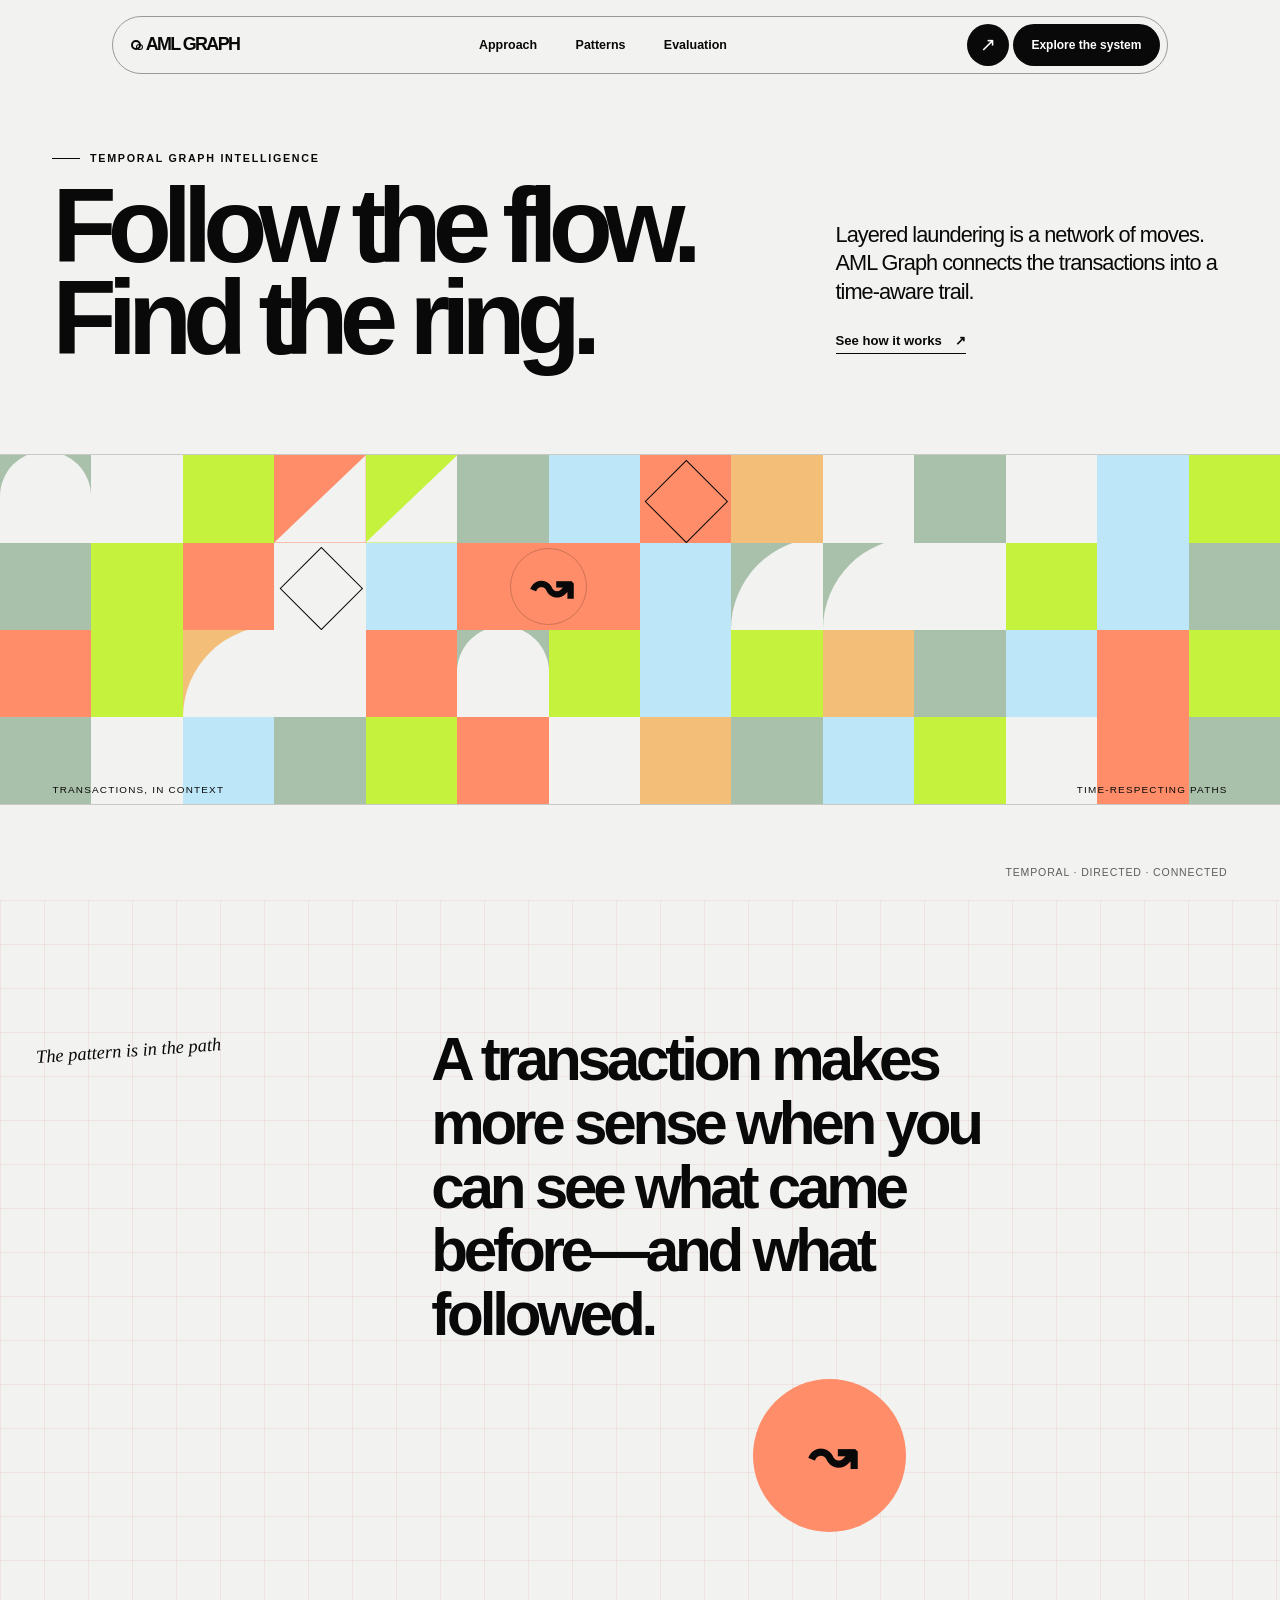
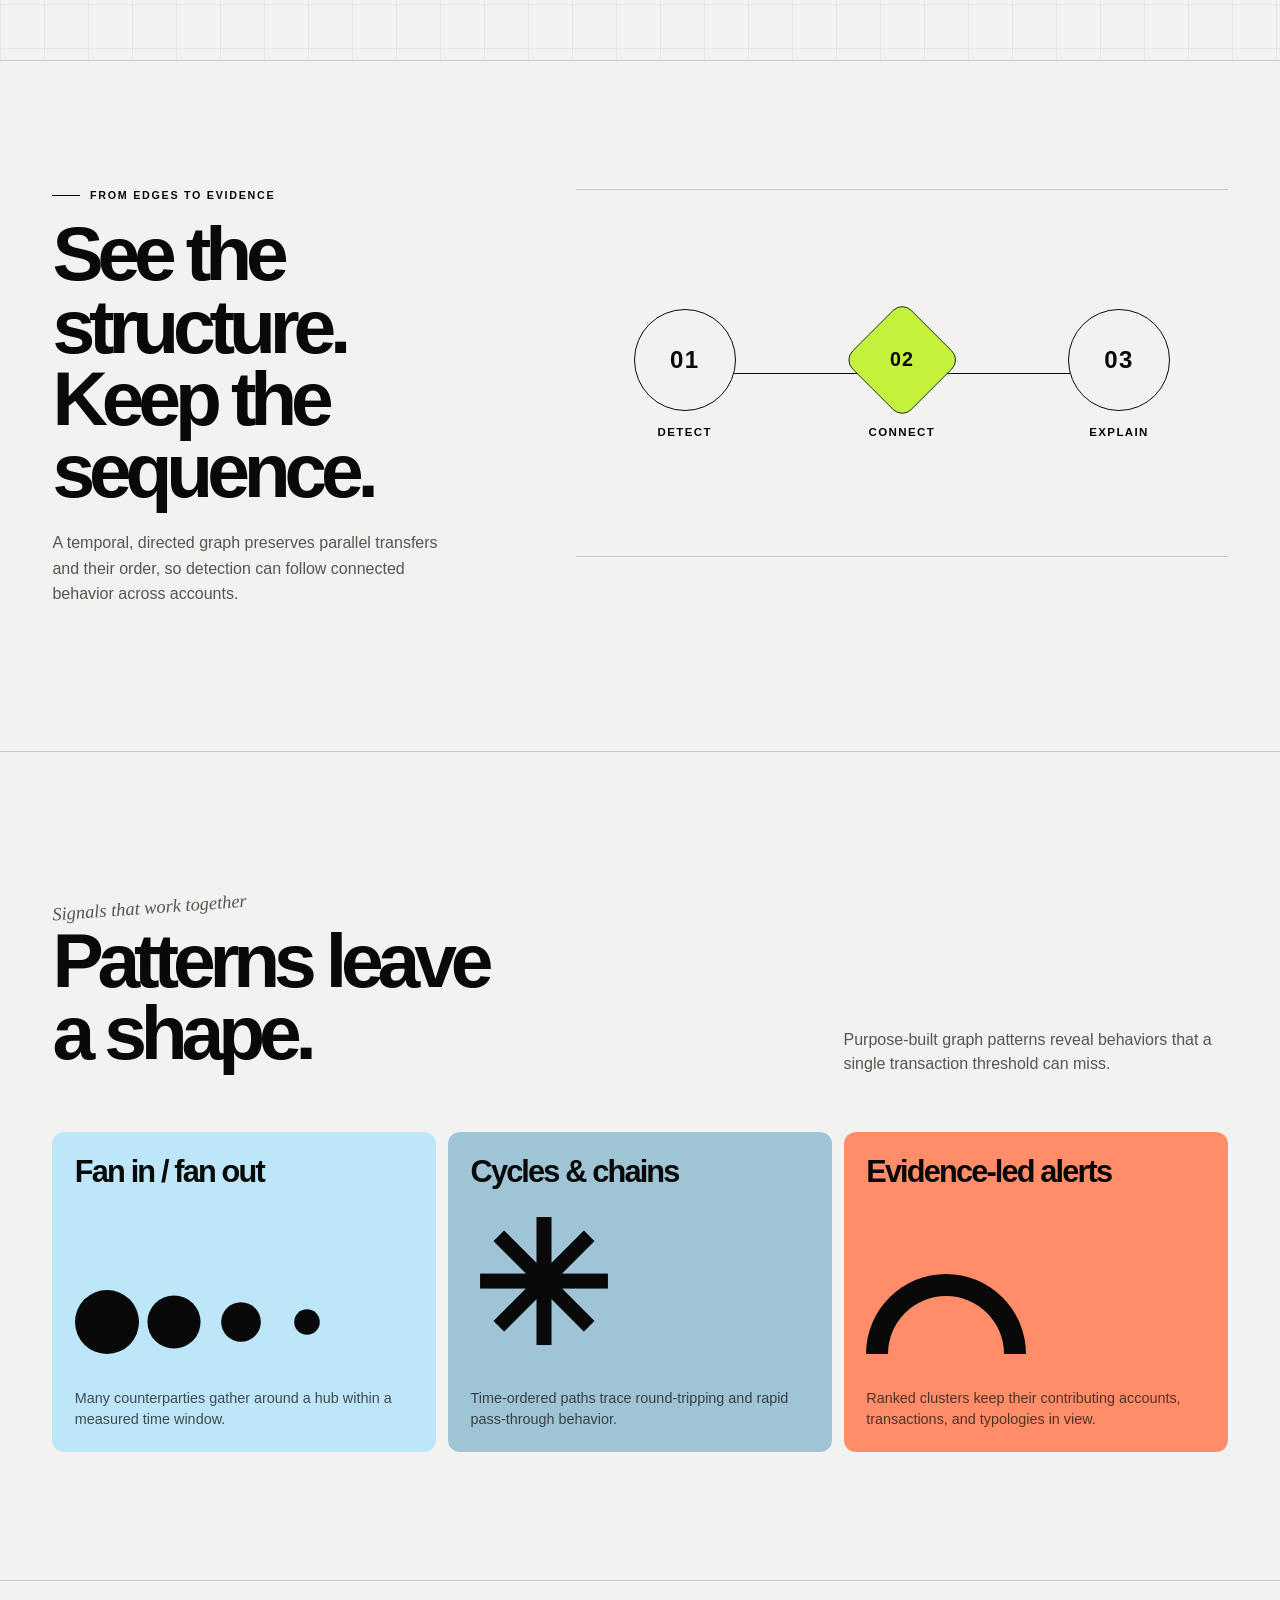
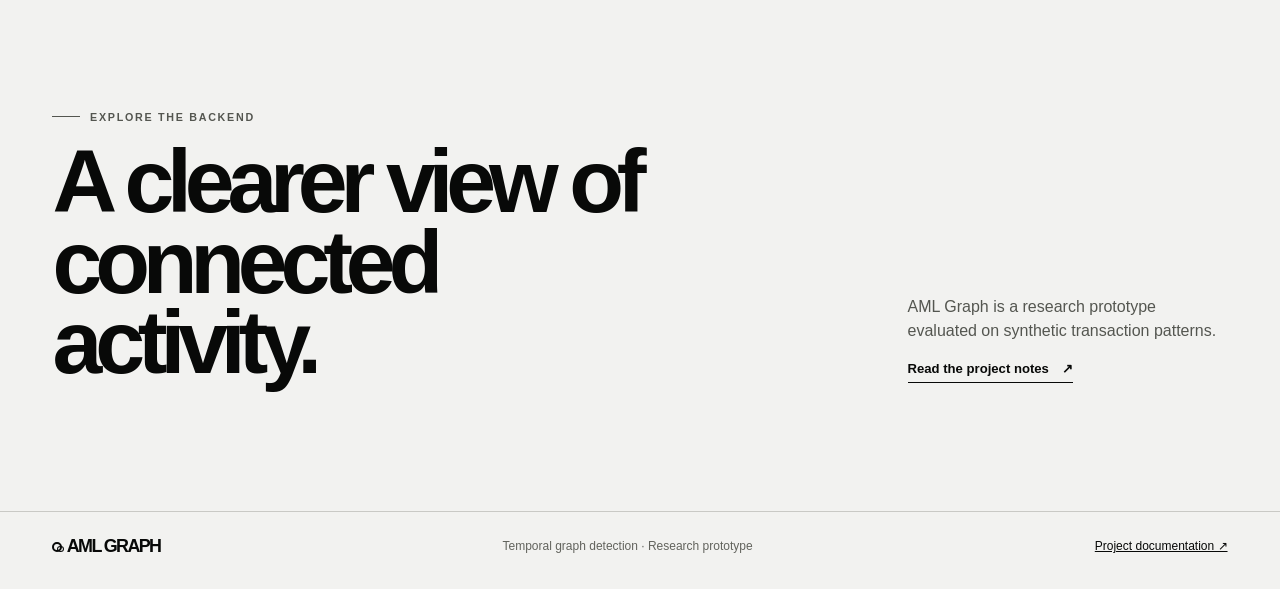
==== frontend/index.html @ 9aa9f889 "frontend added" ====
<!doctype html>
<html lang="en">
<head>
  <meta charset="utf-8">
  <meta name="viewport" content="width=device-width, initial-scale=1">
  <meta name="theme-color" content="#f2f2f0">
  <meta name="description" content="AML Graph — temporal graph detection for layered transaction patterns.">
  <title>AML Graph — Follow the flow</title>
  <style>
    :root {
      color-scheme: light;
      --paper: #f2f2f0;
      --ink: #080908;
      --line: #c9c9c5;
      --lime: #c4f23d;
      --sage: #a9c0aa;
      --sky: #bde6f8;
      --blue: #9fc4d5;
      --coral: #ff8d69;
      --apricot: #f3be78;
      --grid: rgba(207, 120, 101, .11);
      --page-pad: clamp(1.15rem, 4.1vw, 4.5rem);
      --sans: "Manrope", "Avenir Next", Avenir, "Segoe UI", sans-serif;
      --hand: "Segoe Print", "Bradley Hand", cursive;
    }
    * { box-sizing: border-box; }
    html { scroll-behavior: smooth; scroll-padding-top: 6rem; }
    body { margin: 0; color: var(--ink); background: var(--paper); font-family: var(--sans); }
    a { color: inherit; }
    button, a { -webkit-tap-highlight-color: transparent; }
    a:focus-visible, button:focus-visible { outline: 3px solid var(--coral); outline-offset: 4px; }
    .site-nav {
      z-index: 10; position: fixed; top: 1rem; left: 50%; transform: translateX(-50%);
      width: min(calc(100% - 2rem), 66rem); min-height: 3.6rem; padding: .35rem .45rem .35rem 1.15rem;
      display: flex; align-items: center; justify-content: space-between; gap: 1rem;
      border: 1px solid #999a96; border-radius: 999px; background: rgba(242,242,240,.9);
      transition: width .35s ease, background .35s ease, box-shadow .35s ease;
      animation: nav-in .7s cubic-bezier(.2,.75,.25,1) both;
    }
    .site-nav.is-scrolled { width: min(calc(100% - 2rem), 61rem); background: rgba(242,242,240,.96); box-shadow: 0 8px 30px rgba(0,0,0,.06); }
    .wordmark { font-size: 1.12rem; font-weight: 850; letter-spacing: -.09em; text-decoration: none; white-space: nowrap; }
    .wordmark span { display: inline-block; margin-right: .25em; width: .55em; height: .55em; border: 2px solid currentColor; border-radius: 50%; position: relative; }
    .wordmark span::after { content: ""; position: absolute; inset: 2px -4px -2px 3px; border: 1.5px solid currentColor; border-radius: 50%; }
    .nav-links { display: flex; align-items: center; gap: clamp(1rem, 3vw, 2.8rem); }
    .nav-links a { text-decoration: none; font-size: .78rem; font-weight: 650; transition: opacity .2s ease; }
    .nav-links a:hover { opacity: .55; }
    .nav-actions { display: flex; gap: .25rem; align-items: center; }
    .nav-cta, .arrow-link { min-height: 2.65rem; display: inline-flex; align-items: center; justify-content: center; text-decoration: none; }
    .nav-cta { padding: 0 1.15rem; border-radius: 999px; background: var(--ink); color: white; font-size: .75rem; font-weight: 700; transition: transform .2s ease, background .2s ease; }
    .nav-cta:hover { transform: translateY(-2px); background: #30312e; }
    .arrow-link { width: 2.65rem; border-radius: 50%; background: var(--ink); color: white; font-size: 1.2rem; transition: transform .2s ease; }
    .arrow-link:hover { transform: rotate(45deg); }
    .menu-toggle { display: none; border: 1px solid var(--line); background: transparent; border-radius: 50%; width: 2.7rem; height: 2.7rem; font: inherit; }

    .hero { min-height: 100svh; padding: 9.5rem var(--page-pad) 0; position: relative; overflow: hidden; }
    .hero-top { display: grid; grid-template-columns: minmax(0,1.15fr) minmax(18rem,.65fr); gap: 7vw; align-items: end; }
    .eyebrow { display: flex; gap: .65rem; align-items: center; margin: 0 0 1rem; font-size: .67rem; font-weight: 750; letter-spacing: .16em; text-transform: uppercase; }
    .eyebrow::before { content: ""; width: 1.7rem; height: 1px; background: currentColor; }
    h1 { max-width: 12ch; margin: 0; font-size: clamp(3.4rem, 8.2vw, 8.6rem); line-height: .88; letter-spacing: -.085em; font-weight: 760; }
    .hero-copy { max-width: 27rem; padding: 0 0 .65rem; }
    .hero-copy p { font-size: clamp(1.12rem, 1.7vw, 1.55rem); line-height: 1.32; letter-spacing: -.045em; margin: 0 0 1.5rem; }
    .text-link { display: inline-flex; gap: .8rem; align-items: center; border-bottom: 1px solid var(--ink); padding-bottom: .35rem; font-size: .82rem; font-weight: 750; text-decoration: none; }
    .text-link span { transition: transform .2s ease; }
    .text-link:hover span { transform: translate(3px,-3px); }

    .art-stage { position: relative; margin: clamp(3rem, 7vw, 6.4rem) calc(var(--page-pad) * -1) 0; min-height: 17.5rem; height: min(39vh, 24rem); border-top: 1px solid var(--line); border-bottom: 1px solid var(--line); overflow: hidden; }
    .art-grid { position: absolute; inset: 0; display: grid; grid-template-columns: repeat(14, 1fr); grid-template-rows: repeat(4, 1fr); }
    .tile { position: relative; min-width: 0; overflow: hidden; opacity: 0; animation: tile-in .65s cubic-bezier(.2,.7,.2,1) forwards; animation-delay: calc(var(--i) * 35ms + 250ms); }
    .tile::before, .tile::after { content: ""; position: absolute; }
    .sage { background: var(--sage); } .lime { background: var(--lime); } .sky { background: var(--sky); } .coral { background: var(--coral); } .apricot { background: var(--apricot); } .blank { background: var(--paper); }
    .circle::before { inset: 7%; border-radius: 50%; background: inherit; }
    .half-round::before { width: 100%; aspect-ratio: 1; border-radius: 100% 100% 0 0; background: var(--paper); bottom: 0; left: 0; }
    .quarter::before { width: 100%; aspect-ratio: 1; border-radius: 100% 0 0 0; background: var(--paper); right: 0; bottom: 0; }
    .triangle::before { inset: 0; background: var(--paper); clip-path: polygon(100% 0,100% 100%,0 100%); }
    .diamond::before { width: 62%; aspect-ratio: 1; background: inherit; border: 1px solid currentColor; left: 19%; top: 19%; transform: rotate(45deg); }
    .mark-cell { grid-column: span 2; display: grid; place-items: center; background: var(--coral); }
    .mark { display: grid; place-items: center; width: min(42%, 7rem); aspect-ratio: 1; border: 1px solid rgba(8,9,8,.2); border-radius: 50%; font-size: clamp(1.8rem, 4vw, 3.6rem); font-weight: 800; letter-spacing: -.1em; transition: transform .7s cubic-bezier(.2,.8,.2,1); }
    .art-stage:hover .mark { transform: rotate(-14deg) scale(1.06); }
    .art-caption { position: absolute; bottom: .55rem; left: var(--page-pad); z-index: 1; font-size: .62rem; text-transform: uppercase; letter-spacing: .12em; }
    .art-caption.right { left: auto; right: var(--page-pad); }
    .hero-meta { position: absolute; bottom: 1.35rem; right: var(--page-pad); color: #5d5e59; font-size: .66rem; letter-spacing: .08em; text-transform: uppercase; }

    .grid-paper { background-image: linear-gradient(to right, var(--grid) 1px, transparent 1px), linear-gradient(to bottom, var(--grid) 1px, transparent 1px); background-size: 2.75rem 2.75rem; }
    .section { padding: clamp(5rem, 10vw, 9rem) var(--page-pad); }
    .intro { min-height: 77vh; display: grid; grid-template-columns: .55fr 1.45fr; align-content: center; column-gap: 6vw; position: relative; }
    .hand { margin: .5rem 0; font-family: var(--hand); font-size: 1.15rem; font-style: italic; transform: rotate(-4deg); }
    .intro h2 { max-width: 18ch; margin: 0; font-size: clamp(2.1rem, 4.7vw, 4.8rem); line-height: 1.06; letter-spacing: -.07em; font-weight: 650; }
    .orbit { grid-column: 2; width: clamp(7rem, 12vw, 11rem); aspect-ratio: 1; margin: 2rem auto 0; border-radius: 50%; display: grid; place-items: center; background: var(--coral); font-size: 3.6rem; font-weight: 800; letter-spacing: -.1em; animation: float 5s ease-in-out infinite; }

    .workflow { border-top: 1px solid var(--line); display: grid; grid-template-columns: .8fr 1.2fr; gap: 7vw; align-items: start; }
    .workflow h2, .features h2 { font-size: clamp(2.6rem, 6vw, 6rem); line-height: .94; letter-spacing: -.08em; font-weight: 700; margin: .25rem 0 1.5rem; }
    .workflow-intro { max-width: 26rem; color: #545650; line-height: 1.6; }
    .flow-map { position: relative; min-height: 23rem; border-block: 1px solid var(--line); display: grid; grid-template-columns: repeat(3, 1fr); align-items: center; }
    .flow-line { position: absolute; left: 13%; right: 13%; top: 50%; height: 1px; background: var(--ink); transform: scaleX(0); transform-origin: left; transition: transform 1.25s cubic-bezier(.2,.8,.2,1); }
    .is-visible .flow-line { transform: scaleX(1); }
    .node { position: relative; z-index: 1; display: grid; justify-items: center; gap: .9rem; text-align: center; font-size: .72rem; font-weight: 750; text-transform: uppercase; letter-spacing: .12em; }
    .node-shape { width: clamp(4.5rem, 8vw, 7.5rem); aspect-ratio: 1; display: grid; place-items: center; border: 1px solid var(--ink); background: var(--paper); border-radius: 50%; font-size: 1.5rem; transition: transform .35s ease; }
    .node:nth-of-type(3) .node-shape { background: var(--lime); border-radius: 1rem; transform: rotate(45deg) scale(.82); }
    .node:nth-of-type(3) .node-shape span { transform: rotate(-45deg); }
    .node:hover .node-shape { transform: translateY(-8px); }
    .node:nth-of-type(3):hover .node-shape { transform: rotate(45deg) scale(.9) translateY(-5px); }
    .features { border-top: 1px solid var(--line); }
    .feature-heading { display: flex; justify-content: space-between; align-items: end; gap: 2rem; margin-bottom: 2.5rem; }
    .feature-heading p { max-width: 24rem; color: #545650; line-height: 1.5; }
    .feature-grid { display: grid; grid-template-columns: repeat(3, 1fr); gap: .75rem; }
    .feature { min-height: 20rem; padding: 1.4rem; display: flex; flex-direction: column; justify-content: space-between; overflow: hidden; border-radius: .75rem; transition: transform .35s ease; }
    .feature:hover { transform: translateY(-5px); }
    .feature:nth-child(1) { background: var(--sky); } .feature:nth-child(2) { background: var(--blue); } .feature:nth-child(3) { background: var(--coral); }
    .feature h3 { margin: 0; font-size: clamp(1.3rem, 2.4vw, 2.2rem); letter-spacing: -.06em; }
    .feature-art { min-height: 9rem; display: flex; align-items: end; gap: .18rem; }
    .feature-art i { display: block; background: var(--ink); }
    .dots i { width: clamp(2.4rem, 5vw, 4.3rem); aspect-ratio: 1; border-radius: 50%; transition: transform .4s ease; }
    .dots i:nth-child(2) { transform: scale(.83); }.dots i:nth-child(3) { transform: scale(.62); }.dots i:nth-child(4) { transform: scale(.4); }
    .feature:hover .dots i { transform: translateY(-.45rem); }
    .asterisk { font-size: clamp(7rem, 13vw, 12rem); line-height: .8; font-weight: 700; transform-origin: 50% 70%; transition: transform .45s ease; }
    .feature:hover .asterisk { transform: rotate(18deg); }
    .arc { width: 10rem; height: 5rem; border: 1.4rem solid var(--ink); border-bottom: 0; border-radius: 10rem 10rem 0 0; transition: transform .4s ease; }
    .feature:hover .arc { transform: scale(1.08) translateX(.4rem); }
    .feature p { margin: .9rem 0 0; max-width: 21rem; color: rgba(8,9,8,.7); font-size: .9rem; line-height: 1.45; }
    .final { border-top: 1px solid var(--line); display: flex; justify-content: space-between; align-items: end; gap: 2rem; }
    .final h2 { max-width: 12ch; margin: 0; font-size: clamp(3rem, 7vw, 7rem); line-height: .9; letter-spacing: -.08em; }
    .final p { max-width: 20rem; color: #545650; line-height: 1.5; }
    footer { padding: 1.5rem var(--page-pad) 2rem; border-top: 1px solid var(--line); display: flex; justify-content: space-between; align-items: center; font-size: .75rem; }
    footer p { margin: 0; color: #62635d; }
    .reveal { opacity: 0; transform: translateY(18px); transition: opacity .7s ease, transform .7s cubic-bezier(.2,.7,.2,1); }
    .reveal.is-visible { opacity: 1; transform: translateY(0); }
    @keyframes nav-in { from { opacity: 0; transform: translate(-50%,-12px); } to { opacity: 1; transform: translate(-50%,0); } }
    @keyframes tile-in { to { opacity: 1; } }
    @keyframes float { 0%,100% { transform: translateY(0) rotate(-5deg); } 50% { transform: translateY(-8px) rotate(3deg); } }
    @media (max-width: 760px) {
      .site-nav { padding-left: .9rem; }
      .menu-toggle { display: inline-grid; place-items: center; }
      .nav-links { display: none; position: absolute; top: calc(100% + .55rem); left: 0; right: 0; padding: .65rem; border: 1px solid var(--line); border-radius: 1.2rem; background: var(--paper); box-shadow: 0 14px 35px rgba(0,0,0,.09); }
      .nav-links.is-open { display: grid; gap: 0; }
      .nav-links a { padding: .9rem; }
      .nav-cta { display: none; }
      .hero { min-height: auto; padding-top: 8.5rem; }
      .hero-top { grid-template-columns: 1fr; gap: 1.4rem; }
      h1 { font-size: clamp(3.6rem, 16vw, 6.2rem); max-width: 9ch; }
      .hero-copy { max-width: 29rem; }
      .hero-copy p { max-width: 26rem; }
      .art-stage { height: 19rem; margin-top: 3rem; }
      .art-grid { grid-template-columns: repeat(8,1fr); grid-template-rows: repeat(4,1fr); }
      .tile:nth-child(n+25) { display: none; }
      .mark-cell { grid-column: span 2; }
      .hero-meta { position: static; display: block; padding: .65rem var(--page-pad) 1.1rem; }
      .intro { min-height: 70vh; grid-template-columns: 1fr; gap: 1.2rem; }
      .intro h2 { font-size: clamp(2.4rem, 9vw, 4rem); }
      .orbit { grid-column: 1; margin: 1.5rem auto 0; }
      .workflow { grid-template-columns: 1fr; gap: 2rem; }
      .flow-map { min-height: 18rem; }
      .feature-heading, .final { align-items: start; flex-direction: column; }
      .feature-grid { grid-template-columns: 1fr; }
      .feature { min-height: 17rem; }
      .feature-art { min-height: 7rem; }
      footer { align-items: start; flex-direction: column; gap: .75rem; }
    }
    @media (max-width: 390px) {
      .wordmark { font-size: .95rem; }
      .arrow-link { width: 2.4rem; min-height: 2.4rem; }
      .hero { padding-top: 8rem; }
      .art-stage { height: 15rem; }
      .node { font-size: .58rem; letter-spacing: .08em; }
      .node-shape { width: 4rem; }
    }
    @media (prefers-reduced-motion: reduce) {
      *, *::before, *::after { scroll-behavior: auto !important; animation-duration: .01ms !important; animation-iteration-count: 1 !important; transition-duration: .01ms !important; }
      .reveal { opacity: 1; transform: none; }
    }
  </style>
</head>
<body>
  <header>
    <nav class="site-nav" aria-label="Main navigation">
      <a class="wordmark" href="#top" aria-label="AML Graph home"><span aria-hidden="true"></span>AML GRAPH</a>
      <div class="nav-links" id="nav-links">
        <a href="approach.html">Approach</a><a href="patterns.html">Patterns</a><a href="evaluation.html">Evaluation</a>
      </div>
      <div class="nav-actions">
        <a class="arrow-link" href="../README.md" aria-label="Read project documentation">↗</a>
        <a class="nav-cta" href="#workflow">Explore the system</a>
        <button class="menu-toggle" aria-label="Open navigation" aria-expanded="false" aria-controls="nav-links">☰</button>
      </div>
    </nav>
  </header>
  <main id="top">
    <section class="hero" aria-labelledby="hero-title">
      <div class="hero-top">
        <div>
          <p class="eyebrow">Temporal graph intelligence</p>
          <h1 id="hero-title">Follow the flow.<br>Find the ring.</h1>
        </div>
        <div class="hero-copy">
          <p>Layered laundering is a network of moves. AML Graph connects the transactions into a time-aware trail.</p>
          <a class="text-link" href="#workflow">See how it works <span aria-hidden="true">↗</span></a>
        </div>
      </div>
      <div class="art-stage" aria-label="Abstract geometric illustration of connected transaction paths">
        <span class="art-caption">Transactions, in context</span><span class="art-caption right">Time-respecting paths</span>
        <div class="art-grid" aria-hidden="true">
          <div class="tile sage half-round" style="--i:0"></div><div class="tile blank" style="--i:1"></div><div class="tile lime circle" style="--i:2"></div><div class="tile coral triangle" style="--i:3"></div><div class="tile lime triangle" style="--i:4"></div><div class="tile sage" style="--i:5"></div><div class="tile sky" style="--i:6"></div><div class="tile coral diamond" style="--i:7"></div><div class="tile apricot" style="--i:8"></div><div class="tile blue half-round" style="--i:9"></div><div class="tile sage" style="--i:10"></div><div class="tile blank" style="--i:11"></div><div class="tile sky" style="--i:12"></div><div class="tile lime" style="--i:13"></div>
          <div class="tile sage" style="--i:14"></div><div class="tile lime circle" style="--i:15"></div><div class="tile coral" style="--i:16"></div><div class="tile blank diamond" style="--i:17"></div><div class="tile sky" style="--i:18"></div><div class="mark-cell tile" style="--i:19"><span class="mark">↝</span></div><div class="tile sky" style="--i:20"></div><div class="tile sage quarter" style="--i:21"></div><div class="tile sage quarter" style="--i:22"></div><div class="tile blank" style="--i:23"></div><div class="tile lime" style="--i:24"></div><div class="tile sky" style="--i:25"></div><div class="tile sage" style="--i:26"></div><div class="tile coral" style="--i:27"></div>
          <div class="tile lime" style="--i:28"></div><div class="tile apricot quarter" style="--i:29"></div><div class="tile blank" style="--i:30"></div><div class="tile coral" style="--i:31"></div><div class="tile sage half-round" style="--i:32"></div><div class="tile lime" style="--i:33"></div><div class="tile sky" style="--i:34"></div><div class="tile lime" style="--i:35"></div><div class="tile apricot" style="--i:36"></div><div class="tile sage" style="--i:37"></div><div class="tile sky" style="--i:38"></div><div class="tile coral" style="--i:39"></div><div class="tile lime" style="--i:40"></div><div class="tile sage" style="--i:41"></div>
          <div class="tile blank" style="--i:42"></div><div class="tile sky" style="--i:43"></div><div class="tile sage" style="--i:44"></div><div class="tile lime" style="--i:45"></div><div class="tile coral" style="--i:46"></div><div class="tile blank" style="--i:47"></div><div class="tile apricot" style="--i:48"></div><div class="tile sage" style="--i:49"></div><div class="tile sky" style="--i:50"></div><div class="tile lime" style="--i:51"></div><div class="tile blank" style="--i:52"></div><div class="tile coral" style="--i:53"></div><div class="tile sage" style="--i:54"></div><div class="tile sky" style="--i:55"></div>
        </div>
      </div>
      <span class="hero-meta">Temporal · directed · connected</span>
    </section>

    <section class="section intro grid-paper" id="approach" aria-labelledby="approach-title">
      <p class="hand">The pattern is in the path</p>
      <div class="reveal"><h2 id="approach-title">A transaction makes more sense when you can see what came before—and what followed.</h2><div class="orbit" aria-hidden="true">↝</div></div>
    </section>

    <section class="section workflow reveal" id="workflow" aria-labelledby="workflow-title">
      <div><p class="eyebrow">From edges to evidence</p><h2 id="workflow-title">See the structure.<br>Keep the sequence.</h2><p class="workflow-intro">A temporal, directed graph preserves parallel transfers and their order, so detection can follow connected behavior across accounts.</p></div>
      <div class="flow-map" aria-label="Three stages: detect patterns, connect evidence, rank alerts">
        <div class="flow-line" aria-hidden="true"></div>
        <div class="node"><span class="node-shape">01</span><span>Detect</span></div>
        <div class="node"><span class="node-shape"><span>02</span></span><span>Connect</span></div>
        <div class="node"><span class="node-shape">03</span><span>Explain</span></div>
      </div>
    </section>

    <section class="section features" id="capabilities" aria-labelledby="features-title">
      <div class="feature-heading reveal"><div><p class="hand">Signals that work together</p><h2 id="features-title">Patterns leave<br>a shape.</h2></div><p>Purpose-built graph patterns reveal behaviors that a single transaction threshold can miss.</p></div>
      <div class="feature-grid">
        <article class="feature reveal"><h3>Fan in / fan out</h3><div class="feature-art dots" aria-hidden="true"><i></i><i></i><i></i><i></i></div><p>Many counterparties gather around a hub within a measured time window.</p></article>
        <article class="feature reveal"><h3>Cycles &amp; chains</h3><div class="feature-art" aria-hidden="true"><span class="asterisk">✳</span></div><p>Time-ordered paths trace round-tripping and rapid pass-through behavior.</p></article>
        <article class="feature reveal"><h3>Evidence-led alerts</h3><div class="feature-art" aria-hidden="true"><span class="arc"></span></div><p>Ranked clusters keep their contributing accounts, transactions, and typologies in view.</p></article>
      </div>
    </section>

    <section class="section final reveal" aria-labelledby="final-title">
      <div><p class="eyebrow">Explore the backend</p><h2 id="final-title">A clearer view of connected activity.</h2></div>
      <div><p>AML Graph is a research prototype evaluated on synthetic transaction patterns.</p><a class="text-link" href="../README.md">Read the project notes <span aria-hidden="true">↗</span></a></div>
    </section>
  </main>
  <footer><a class="wordmark" href="#top"><span aria-hidden="true"></span>AML GRAPH</a><p>Temporal graph detection · Research prototype</p><a href="../README.md">Project documentation ↗</a></footer>
  <script>
    const nav = document.querySelector('.site-nav');
    const menuButton = document.querySelector('.menu-toggle');
    const links = document.querySelector('.nav-links');
    window.addEventListener('scroll', () => nav.classList.toggle('is-scrolled', window.scrollY > 24), { passive: true });
    menuButton.addEventListener('click', () => {
      const open = menuButton.getAttribute('aria-expanded') !== 'true';
      menuButton.setAttribute('aria-expanded', String(open));
      menuButton.setAttribute('aria-label', open ? 'Close navigation' : 'Open navigation');
      links.classList.toggle('is-open', open);
    });
    links.addEventListener('click', event => {
      if (event.target.closest('a')) { links.classList.remove('is-open'); menuButton.setAttribute('aria-expanded', 'false'); menuButton.setAttribute('aria-label', 'Open navigation'); }
    });
    if ('IntersectionObserver' in window && !window.matchMedia('(prefers-reduced-motion: reduce)').matches) {
      const observer = new IntersectionObserver(entries => entries.forEach(entry => {
        if (entry.isIntersecting) { entry.target.classList.add('is-visible'); observer.unobserve(entry.target); }
      }), { threshold: .15 });
      document.querySelectorAll('.reveal').forEach(element => observer.observe(element));
    } else document.querySelectorAll('.reveal').forEach(element => element.classList.add('is-visible'));
  </script>
</body>
</html>
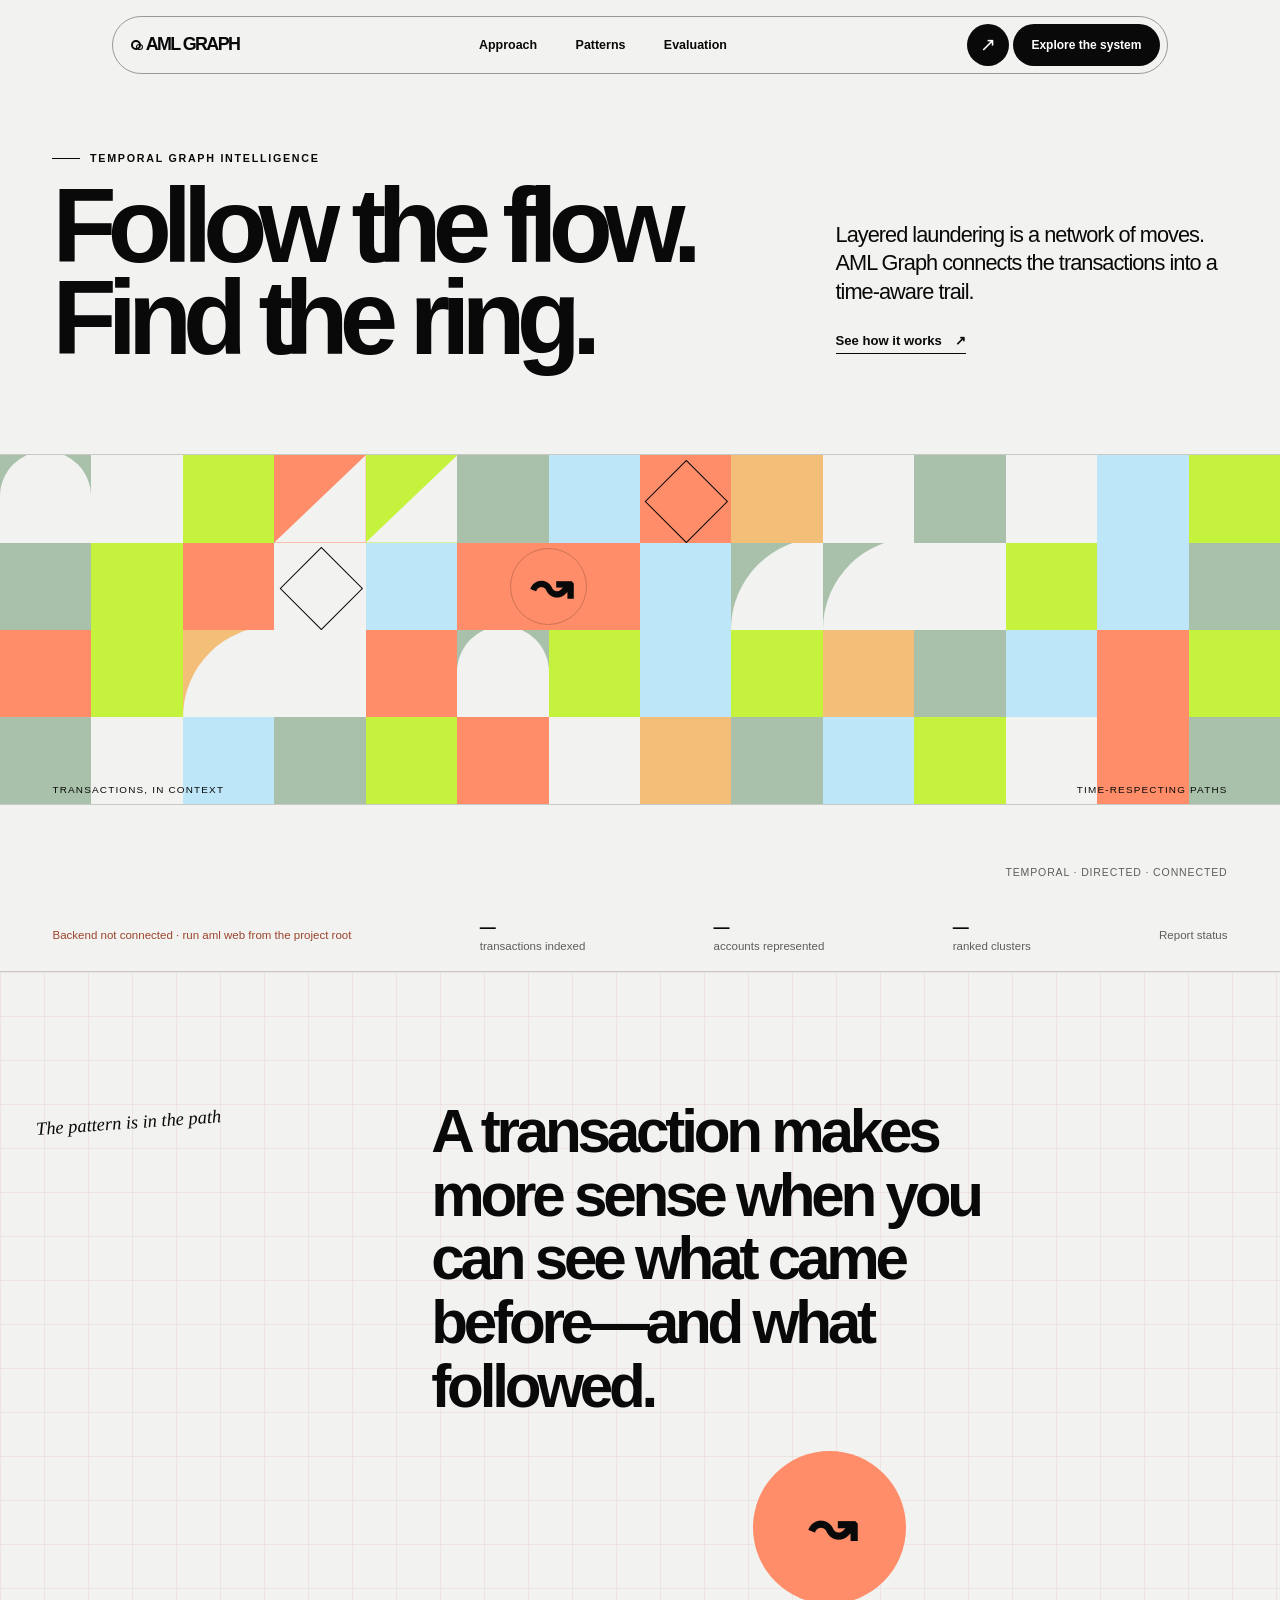
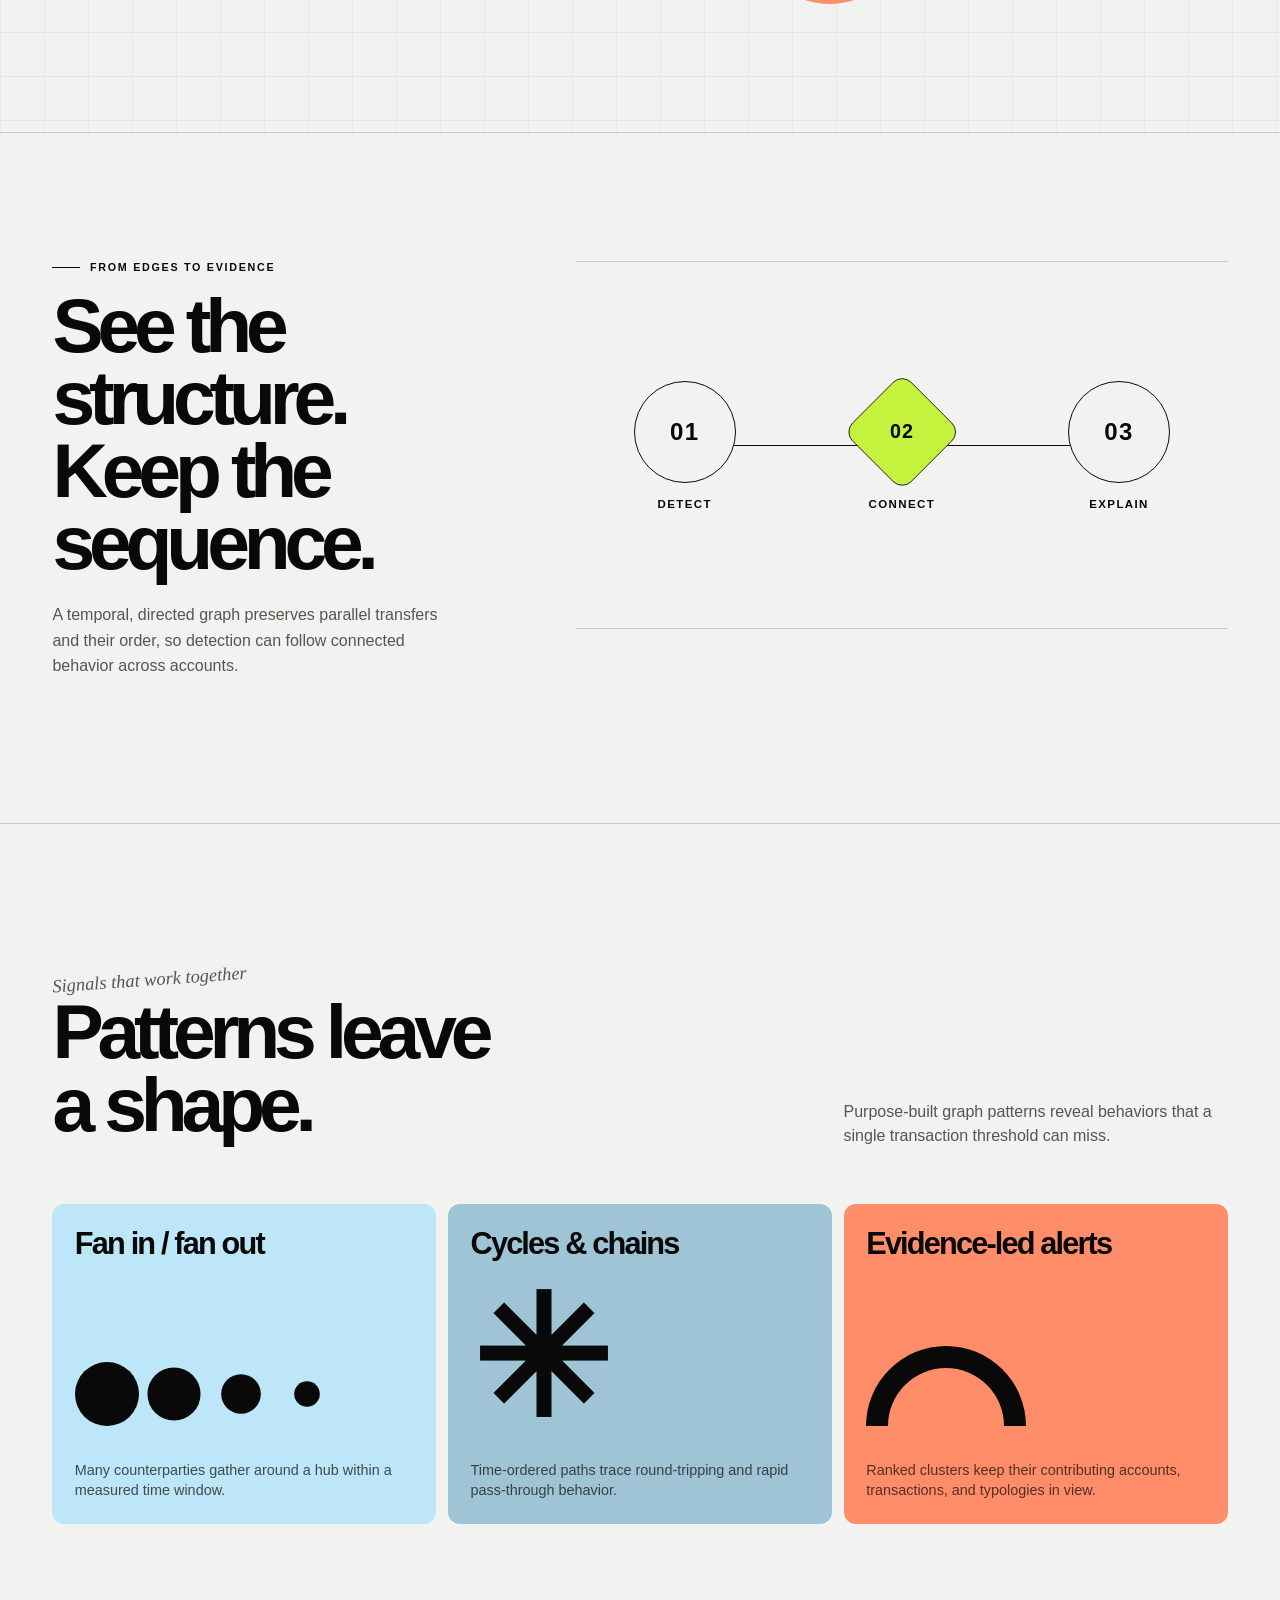
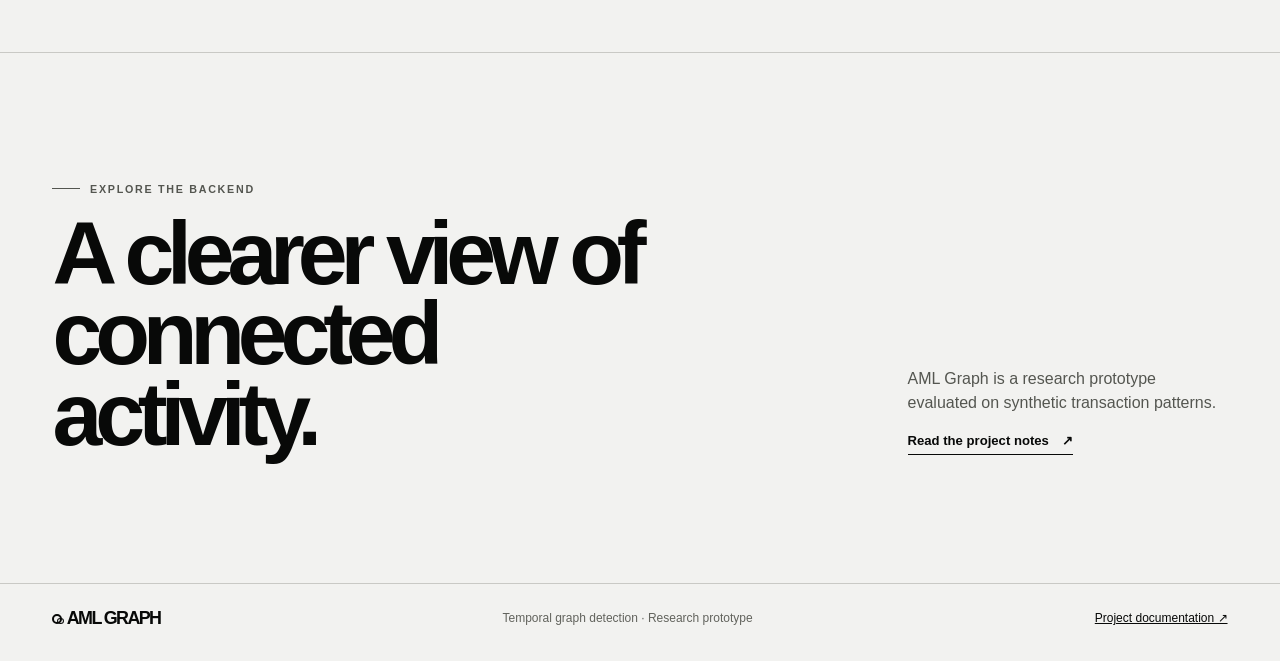
==== commit 0bdcb7d3: "feat: connect frontend and expand validation evaluation" ====
--- a/frontend/index.html
+++ b/frontend/index.html
@@ -79,6 +79,12 @@
     .art-caption { position: absolute; bottom: .55rem; left: var(--page-pad); z-index: 1; font-size: .62rem; text-transform: uppercase; letter-spacing: .12em; }
     .art-caption.right { left: auto; right: var(--page-pad); }
     .hero-meta { position: absolute; bottom: 1.35rem; right: var(--page-pad); color: #5d5e59; font-size: .66rem; letter-spacing: .08em; text-transform: uppercase; }
+    .live-readout { padding: 1.2rem var(--page-pad); display: flex; align-items: center; justify-content: space-between; gap: 1rem; border-bottom: 1px solid var(--line); font-size: .72rem; }
+    .live-readout p { margin: 0; color: #5d5e59; }
+    .live-readout div { display: grid; gap: .15rem; }
+    .live-readout strong { font-size: 1rem; letter-spacing: -.04em; }
+    .live-readout span { color: #5d5e59; }
+    [data-backend-status].is-offline { color: #9b442d; }
 
     .grid-paper { background-image: linear-gradient(to right, var(--grid) 1px, transparent 1px), linear-gradient(to bottom, var(--grid) 1px, transparent 1px); background-size: 2.75rem 2.75rem; }
     .section { padding: clamp(5rem, 10vw, 9rem) var(--page-pad); }
@@ -153,6 +159,7 @@
       .feature-grid { grid-template-columns: 1fr; }
       .feature { min-height: 17rem; }
       .feature-art { min-height: 7rem; }
+      .live-readout { align-items: flex-start; flex-direction: column; }
       footer { align-items: start; flex-direction: column; gap: .75rem; }
     }
     @media (max-width: 390px) {
@@ -169,7 +176,7 @@
     }
   </style>
 </head>
-<body>
+<body data-page="overview">
   <header>
     <nav class="site-nav" aria-label="Main navigation">
       <a class="wordmark" href="#top" aria-label="AML Graph home"><span aria-hidden="true"></span>AML GRAPH</a>
@@ -207,6 +214,14 @@
       <span class="hero-meta">Temporal · directed · connected</span>
     </section>
 
+    <section class="live-readout" aria-label="Backend project snapshot">
+      <p data-backend-status>Connecting to project outputs…</p>
+      <div><strong data-value="transactions">—</strong><span>transactions indexed</span></div>
+      <div><strong data-value="accounts">—</strong><span>accounts represented</span></div>
+      <div><strong data-value="ranked-clusters">—</strong><span>ranked clusters</span></div>
+      <span data-value="test-state">Report status</span>
+    </section>
+
     <section class="section intro grid-paper" id="approach" aria-labelledby="approach-title">
       <p class="hand">The pattern is in the path</p>
       <div class="reveal"><h2 id="approach-title">A transaction makes more sense when you can see what came before—and what followed.</h2><div class="orbit" aria-hidden="true">↝</div></div>
@@ -237,26 +252,6 @@
     </section>
   </main>
   <footer><a class="wordmark" href="#top"><span aria-hidden="true"></span>AML GRAPH</a><p>Temporal graph detection · Research prototype</p><a href="../README.md">Project documentation ↗</a></footer>
-  <script>
-    const nav = document.querySelector('.site-nav');
-    const menuButton = document.querySelector('.menu-toggle');
-    const links = document.querySelector('.nav-links');
-    window.addEventListener('scroll', () => nav.classList.toggle('is-scrolled', window.scrollY > 24), { passive: true });
-    menuButton.addEventListener('click', () => {
-      const open = menuButton.getAttribute('aria-expanded') !== 'true';
-      menuButton.setAttribute('aria-expanded', String(open));
-      menuButton.setAttribute('aria-label', open ? 'Close navigation' : 'Open navigation');
-      links.classList.toggle('is-open', open);
-    });
-    links.addEventListener('click', event => {
-      if (event.target.closest('a')) { links.classList.remove('is-open'); menuButton.setAttribute('aria-expanded', 'false'); menuButton.setAttribute('aria-label', 'Open navigation'); }
-    });
-    if ('IntersectionObserver' in window && !window.matchMedia('(prefers-reduced-motion: reduce)').matches) {
-      const observer = new IntersectionObserver(entries => entries.forEach(entry => {
-        if (entry.isIntersecting) { entry.target.classList.add('is-visible'); observer.unobserve(entry.target); }
-      }), { threshold: .15 });
-      document.querySelectorAll('.reveal').forEach(element => observer.observe(element));
-    } else document.querySelectorAll('.reveal').forEach(element => element.classList.add('is-visible'));
-  </script>
+  <script src="site-pages.js" defer></script>
 </body>
 </html>
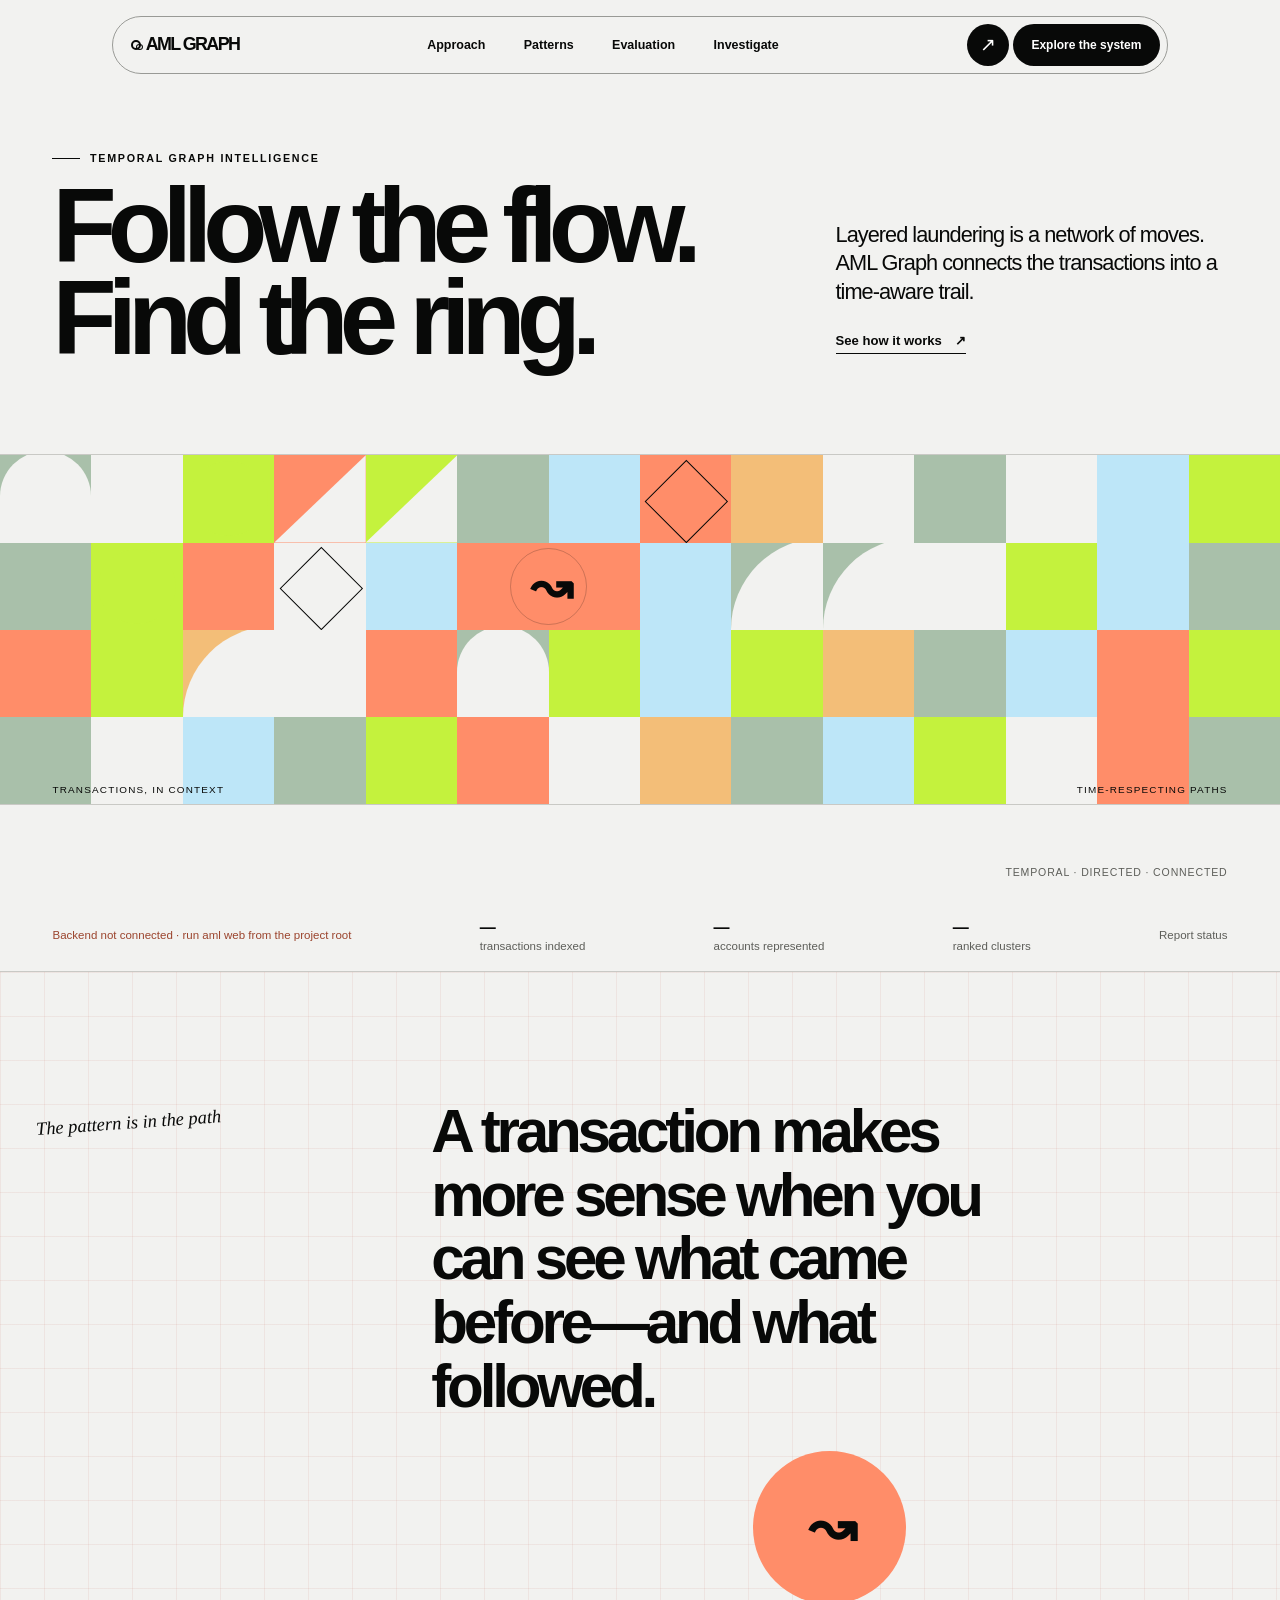
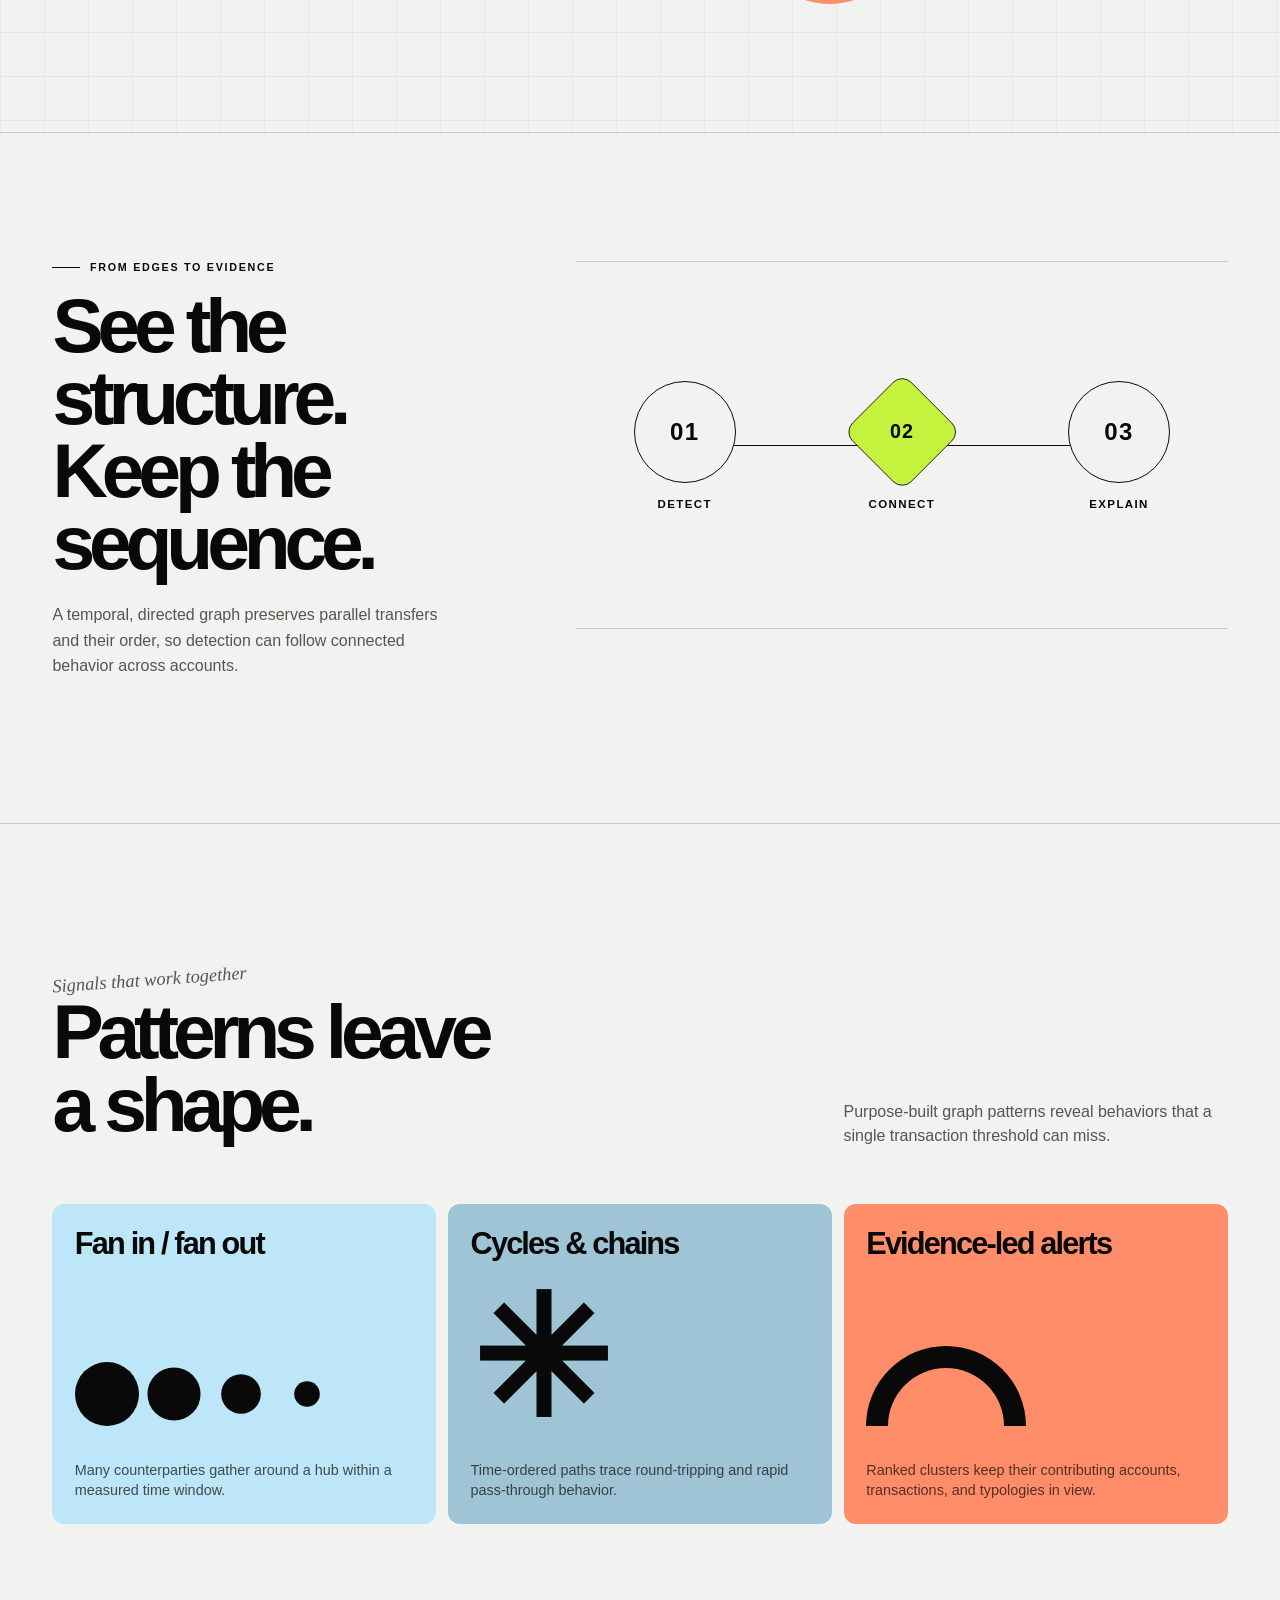
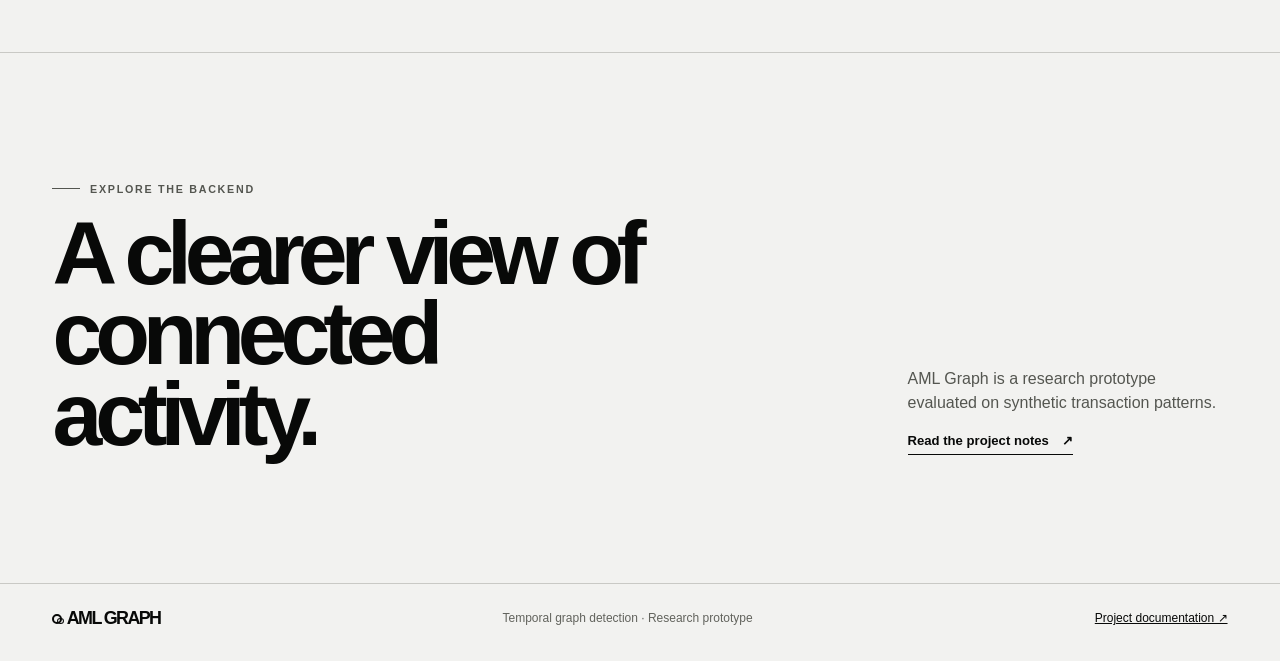
==== commit ad421015: "graph added" ====
--- a/frontend/index.html
+++ b/frontend/index.html
@@ -181,7 +181,7 @@
     <nav class="site-nav" aria-label="Main navigation">
       <a class="wordmark" href="#top" aria-label="AML Graph home"><span aria-hidden="true"></span>AML GRAPH</a>
       <div class="nav-links" id="nav-links">
-        <a href="approach.html">Approach</a><a href="patterns.html">Patterns</a><a href="evaluation.html">Evaluation</a>
+        <a href="approach.html">Approach</a><a href="patterns.html">Patterns</a><a href="evaluation.html">Evaluation</a><a href="investigation.html">Investigate</a>
       </div>
       <div class="nav-actions">
         <a class="arrow-link" href="../README.md" aria-label="Read project documentation">↗</a>
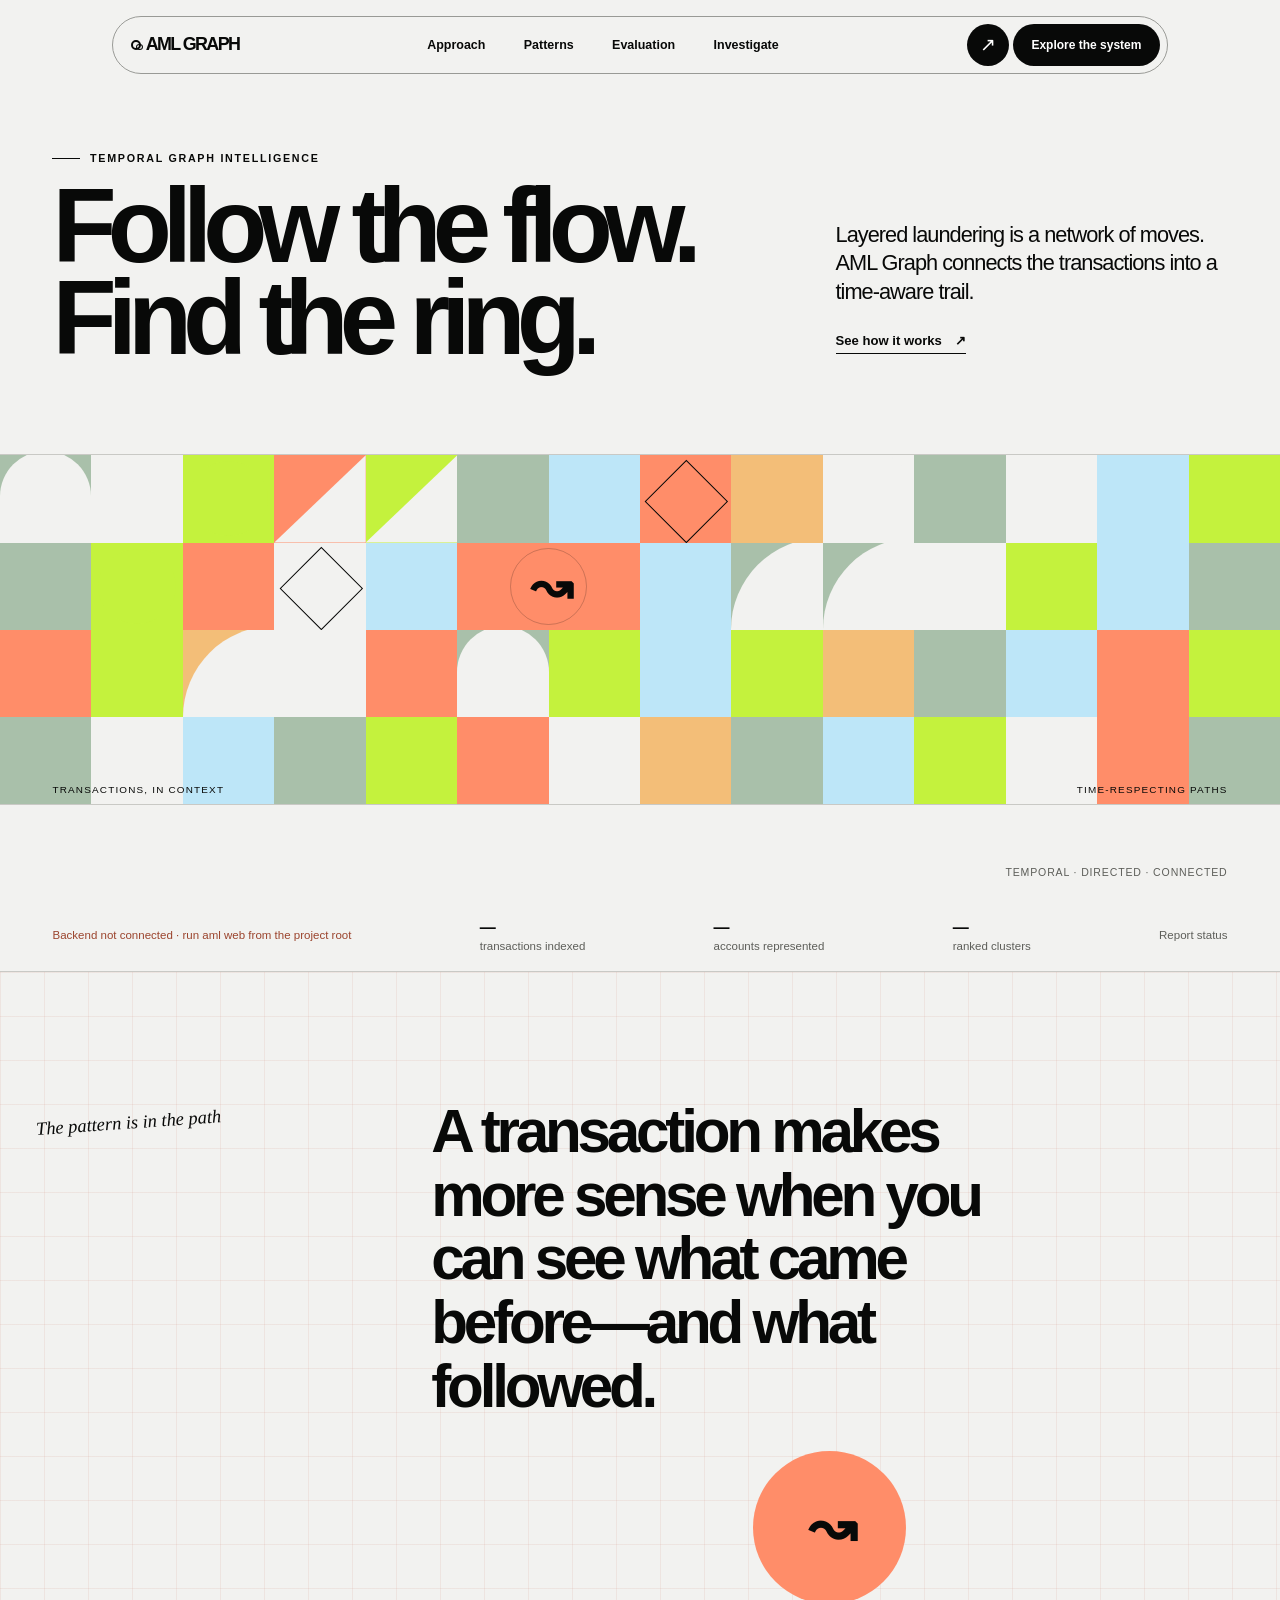
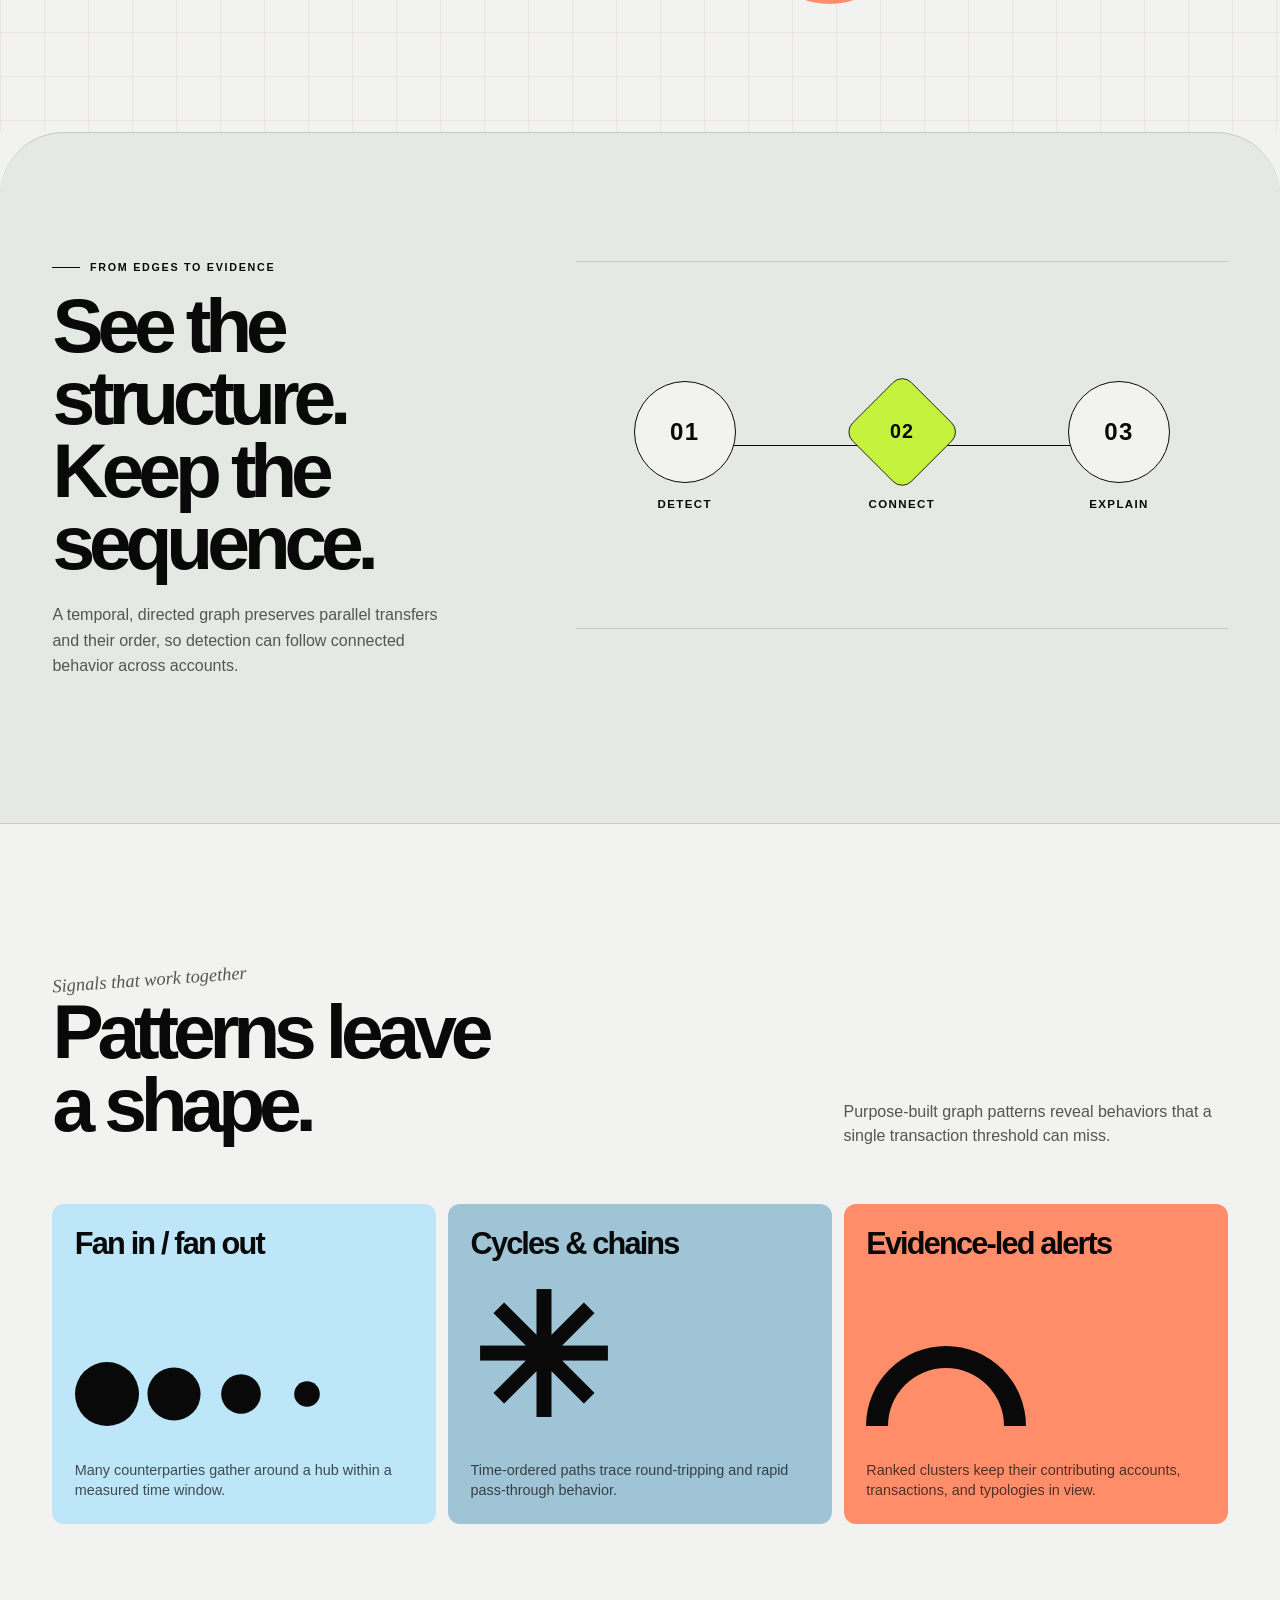
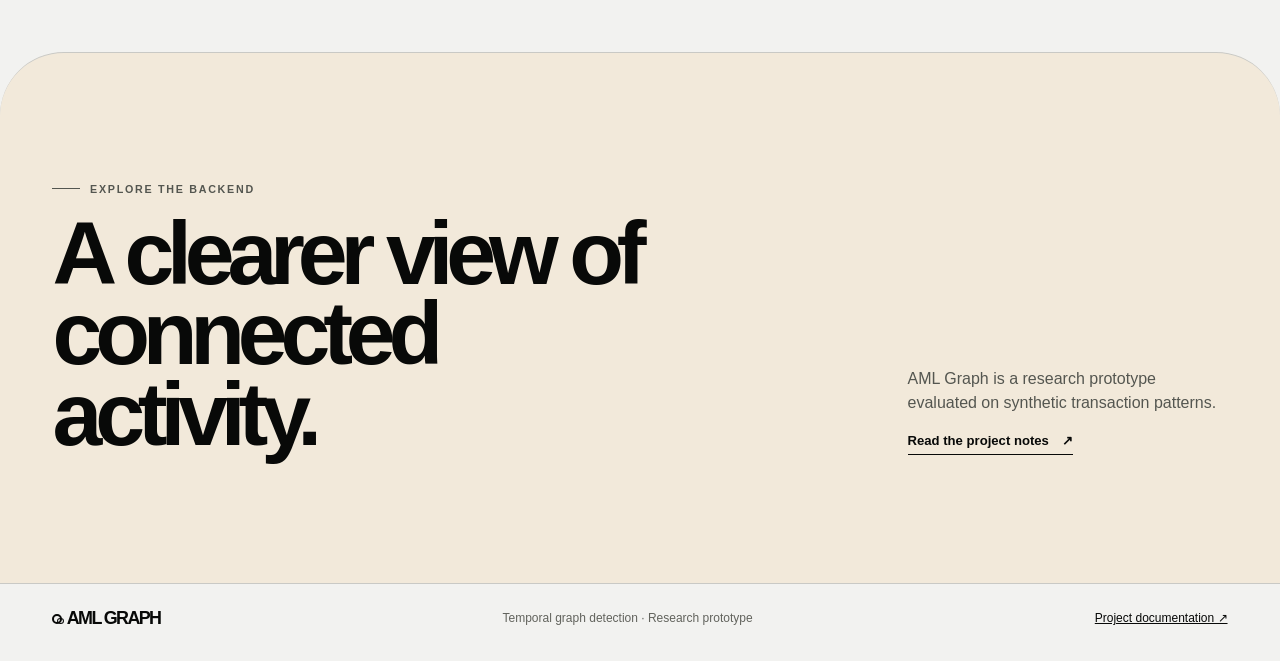
==== commit bb71011e: "added scrollbar animation" ====
--- a/frontend/index.html
+++ b/frontend/index.html
@@ -174,6 +174,13 @@
       *, *::before, *::after { scroll-behavior: auto !important; animation-duration: .01ms !important; animation-iteration-count: 1 !important; transition-duration: .01ms !important; }
       .reveal { opacity: 1; transform: none; }
     }
+    .editorial-pair { position:relative; isolation:isolate; }
+    .editorial-outgoing { position:sticky; top:var(--pin-top,0px); z-index:0; }
+    .editorial-incoming { position:relative; z-index:1; border-radius:64px 64px 0 0; background:var(--paper); }
+    #workflow.editorial-incoming { background:color-mix(in srgb,var(--sage) 18%,var(--paper)); opacity:1; transform:none; transition:none; }
+    .final.editorial-incoming { background:color-mix(in srgb,var(--apricot) 18%,var(--paper)); opacity:1; transform:none; transition:none; }
+    @media(max-width:760px) { .editorial-incoming { border-radius:32px 32px 0 0; } }
+    @media(prefers-reduced-motion:reduce) { .editorial-outgoing { position:relative; top:auto; } .editorial-incoming { border-radius:0; } }
   </style>
 </head>
 <body data-page="overview">
@@ -222,12 +229,13 @@
       <span data-value="test-state">Report status</span>
     </section>
 
-    <section class="section intro grid-paper" id="approach" aria-labelledby="approach-title">
+    <div class="editorial-pair">
+    <section class="section intro grid-paper editorial-outgoing" id="approach" aria-labelledby="approach-title">
       <p class="hand">The pattern is in the path</p>
       <div class="reveal"><h2 id="approach-title">A transaction makes more sense when you can see what came before—and what followed.</h2><div class="orbit" aria-hidden="true">↝</div></div>
     </section>
 
-    <section class="section workflow reveal" id="workflow" aria-labelledby="workflow-title">
+    <section class="section workflow reveal editorial-incoming" id="workflow" aria-labelledby="workflow-title">
       <div><p class="eyebrow">From edges to evidence</p><h2 id="workflow-title">See the structure.<br>Keep the sequence.</h2><p class="workflow-intro">A temporal, directed graph preserves parallel transfers and their order, so detection can follow connected behavior across accounts.</p></div>
       <div class="flow-map" aria-label="Three stages: detect patterns, connect evidence, rank alerts">
         <div class="flow-line" aria-hidden="true"></div>
@@ -237,7 +245,9 @@
       </div>
     </section>
 
-    <section class="section features" id="capabilities" aria-labelledby="features-title">
+    </div>
+    <div class="editorial-pair">
+    <section class="section features editorial-outgoing" id="capabilities" aria-labelledby="features-title">
       <div class="feature-heading reveal"><div><p class="hand">Signals that work together</p><h2 id="features-title">Patterns leave<br>a shape.</h2></div><p>Purpose-built graph patterns reveal behaviors that a single transaction threshold can miss.</p></div>
       <div class="feature-grid">
         <article class="feature reveal"><h3>Fan in / fan out</h3><div class="feature-art dots" aria-hidden="true"><i></i><i></i><i></i><i></i></div><p>Many counterparties gather around a hub within a measured time window.</p></article>
@@ -246,12 +256,29 @@
       </div>
     </section>
 
-    <section class="section final reveal" aria-labelledby="final-title">
+    <section class="section final reveal editorial-incoming" aria-labelledby="final-title">
       <div><p class="eyebrow">Explore the backend</p><h2 id="final-title">A clearer view of connected activity.</h2></div>
       <div><p>AML Graph is a research prototype evaluated on synthetic transaction patterns.</p><a class="text-link" href="../README.md">Read the project notes <span aria-hidden="true">↗</span></a></div>
     </section>
+    </div>
   </main>
   <footer><a class="wordmark" href="#top"><span aria-hidden="true"></span>AML GRAPH</a><p>Temporal graph detection · Research prototype</p><a href="../README.md">Project documentation ↗</a></footer>
   <script src="site-pages.js" defer></script>
+  <script>
+    (() => {
+      const panels = [...document.querySelectorAll('.editorial-outgoing')];
+      // Pin the bottom of tall sections only after all of their content has
+      // passed through the viewport. Sticky positioning reverses with scroll.
+      const measure = () => panels.forEach(panel => {
+        panel.style.setProperty('--pin-top', `${Math.min(0, document.documentElement.clientHeight - panel.offsetHeight)}px`);
+      });
+      if ('ResizeObserver' in window) {
+        const observer = new ResizeObserver(measure);
+        panels.forEach(panel => observer.observe(panel));
+      }
+      window.addEventListener('resize', measure, {passive:true});
+      measure();
+    })();
+  </script>
 </body>
 </html>
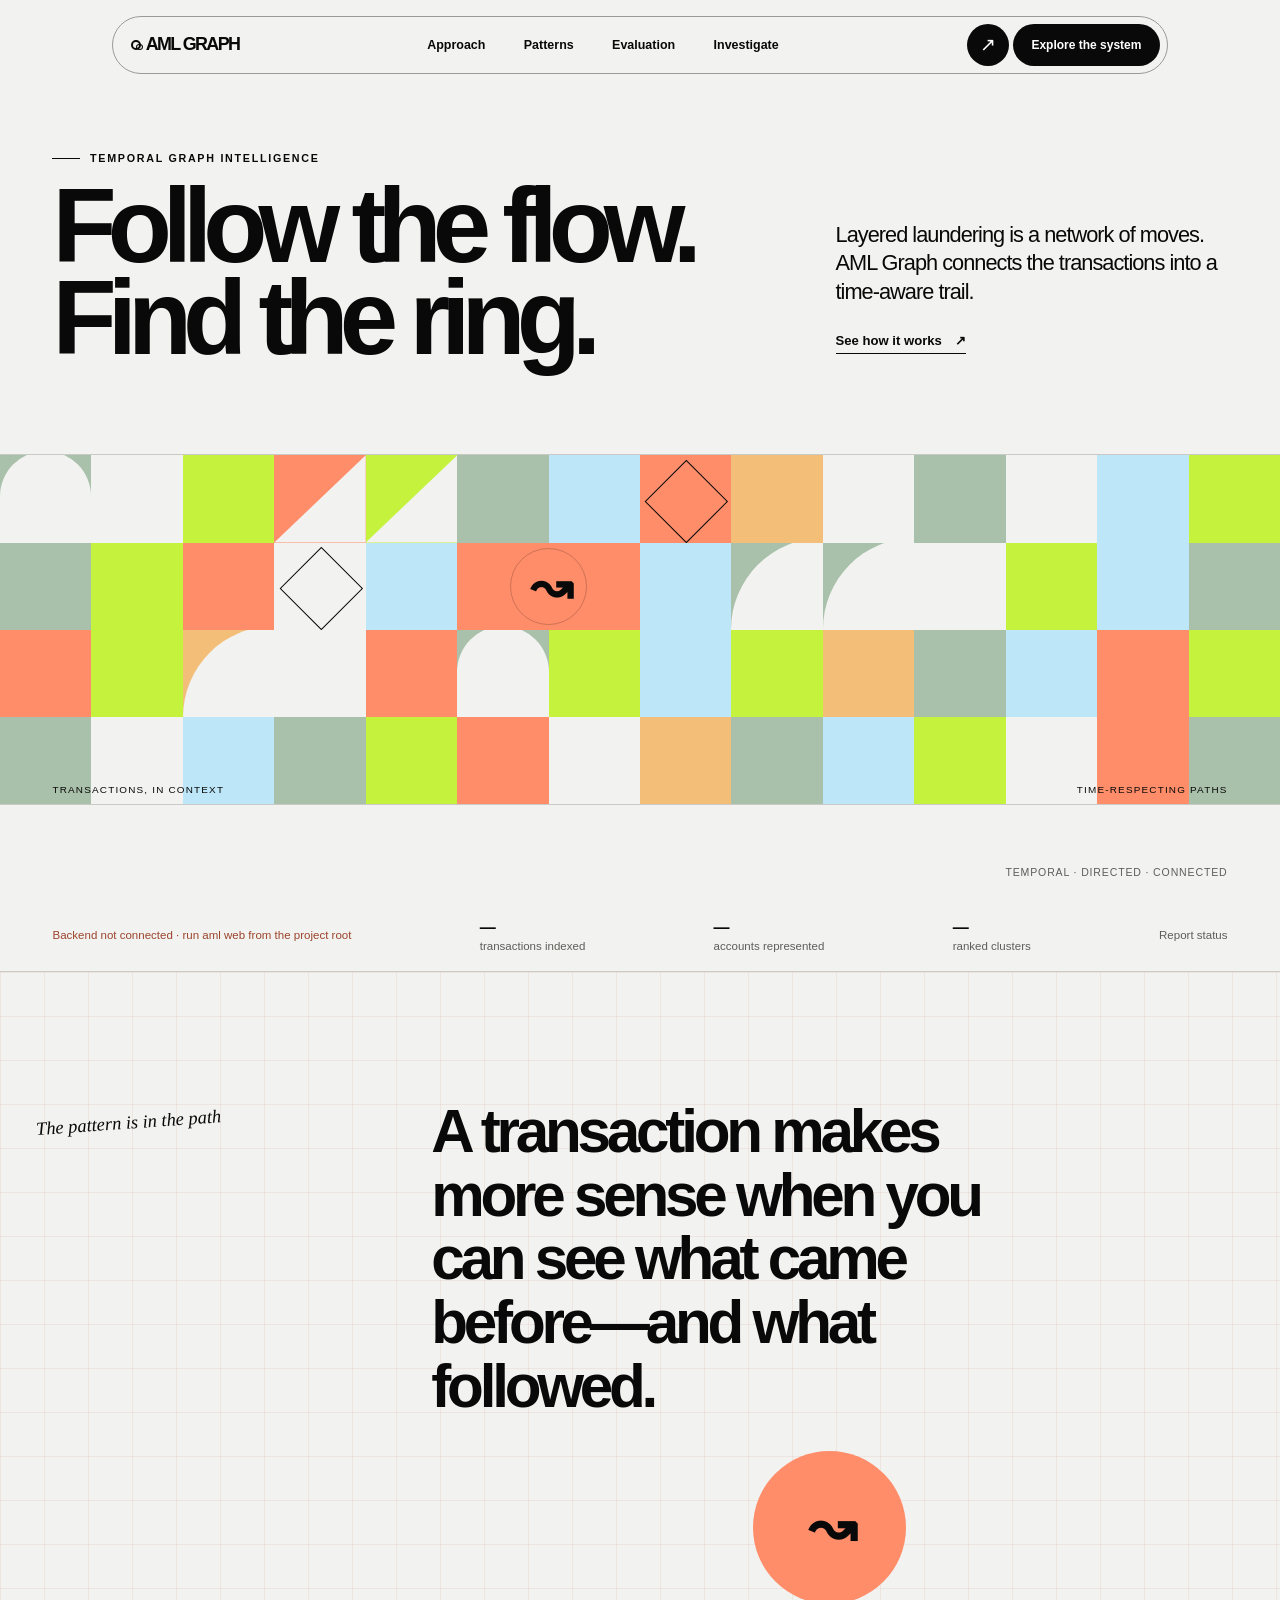
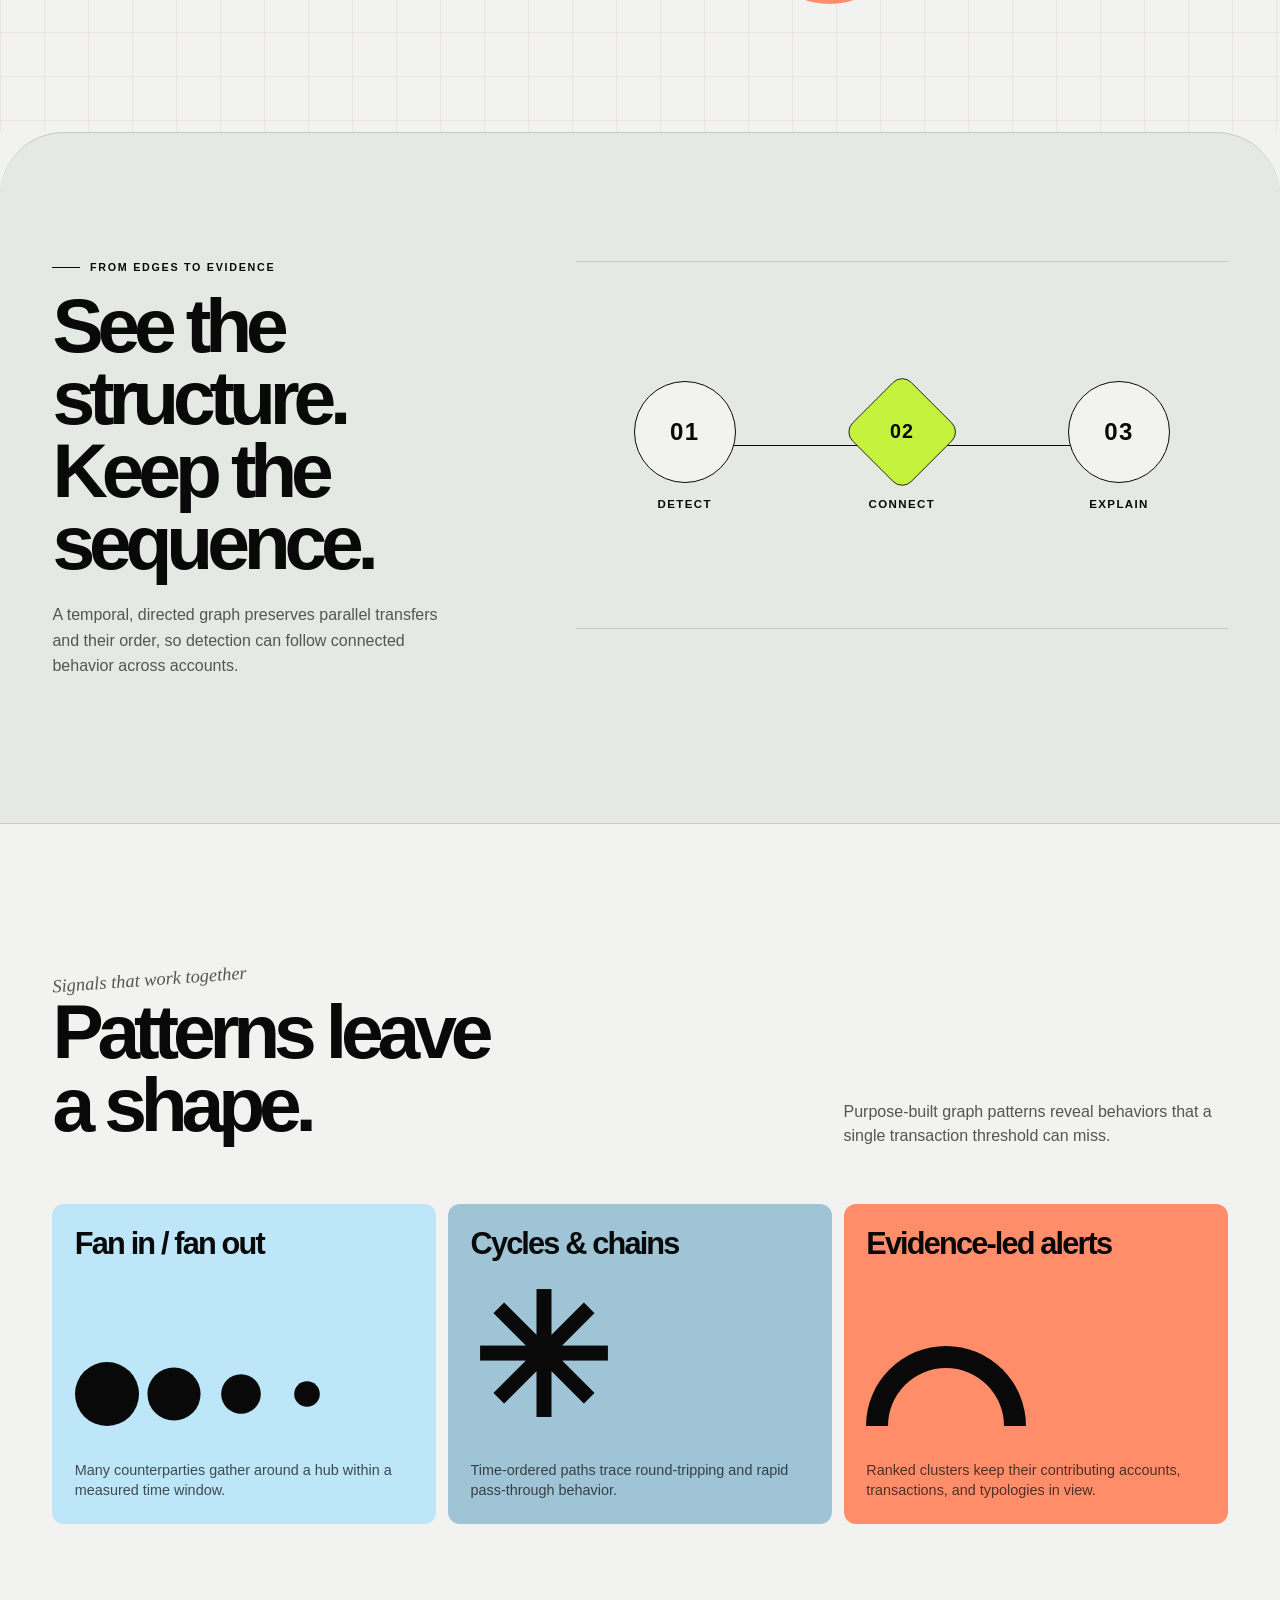
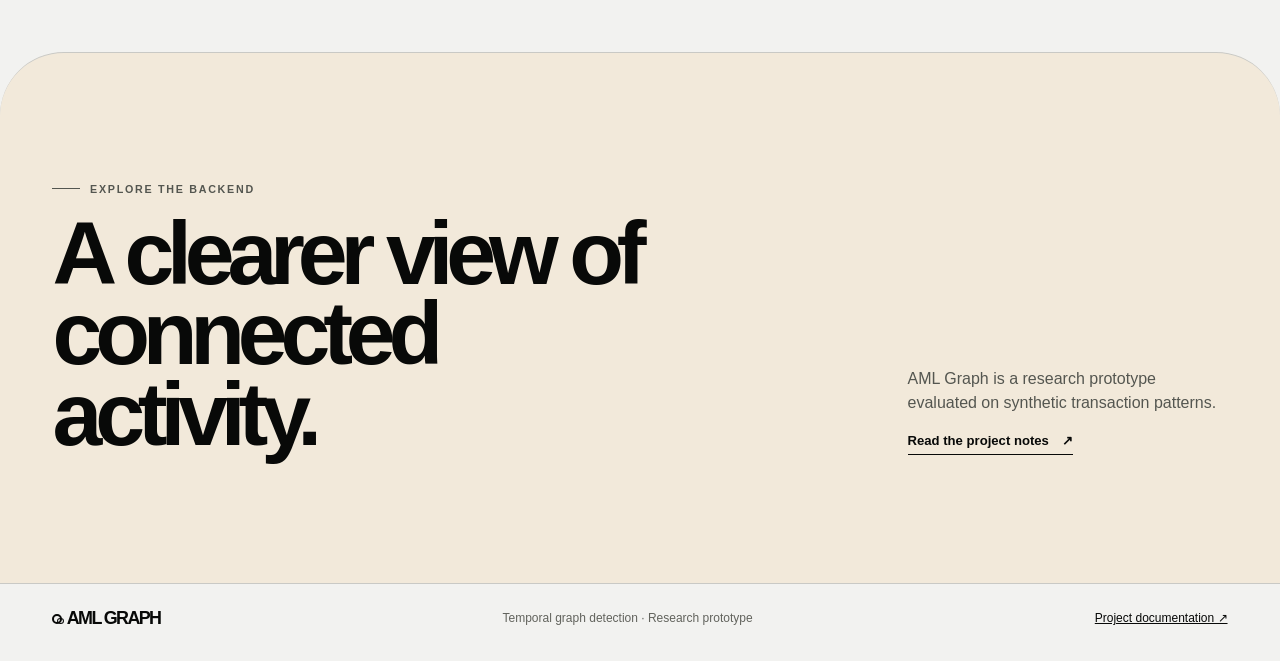
==== commit fac87352: "animation hover" ====
--- a/frontend/index.html
+++ b/frontend/index.html
@@ -181,6 +181,11 @@
     .final.editorial-incoming { background:color-mix(in srgb,var(--apricot) 18%,var(--paper)); opacity:1; transform:none; transition:none; }
     @media(max-width:760px) { .editorial-incoming { border-radius:32px 32px 0 0; } }
     @media(prefers-reduced-motion:reduce) { .editorial-outgoing { position:relative; top:auto; } .editorial-incoming { border-radius:0; } }
+    #kinetic-ring { display:inline-block; position:relative; cursor:grab; touch-action:none; user-select:none; }
+    #kinetic-ring.is-dragging { cursor:grabbing; z-index:3; }
+    #kinetic-ring:focus-visible { outline:2px solid var(--coral); outline-offset:6px; }
+    .drag-help { position:absolute; width:1px; height:1px; padding:0; margin:-1px; overflow:hidden; clip-path:inset(50%); white-space:nowrap; }
+    @media(max-width:600px) { #kinetic-ring { cursor:auto; touch-action:pan-y; user-select:text; } }
   </style>
 </head>
 <body data-page="overview">
@@ -202,7 +207,8 @@
       <div class="hero-top">
         <div>
           <p class="eyebrow">Temporal graph intelligence</p>
-          <h1 id="hero-title">Follow the flow.<br>Find the ring.</h1>
+          <h1 id="hero-title">Follow the flow.<br><span id="kinetic-ring" tabindex="0" aria-describedby="ring-drag-help">Find the ring.</span></h1>
+          <span id="ring-drag-help" class="drag-help">Drag to move this headline. Arrow keys move it; Escape resets it. It returns when released.</span>
         </div>
         <div class="hero-copy">
           <p>Layered laundering is a network of moves. AML Graph connects the transactions into a time-aware trail.</p>
@@ -264,6 +270,64 @@
   </main>
   <footer><a class="wordmark" href="#top"><span aria-hidden="true"></span>AML GRAPH</a><p>Temporal graph detection · Research prototype</p><a href="../README.md">Project documentation ↗</a></footer>
   <script src="site-pages.js" defer></script>
+  <script>
+    (() => {
+      const target = document.getElementById('kinetic-ring');
+      const mobile = matchMedia('(max-width:600px)');
+      const reduced = matchMedia('(prefers-reduced-motion:reduce)');
+      let drag = null, frame = 0, animation = null, x = 0, y = 0;
+      const paint = () => { frame = 0; target.style.transform = `translate3d(${x}px,${y}px,0)`; };
+      const schedule = () => { if (!frame) frame = requestAnimationFrame(paint); };
+      function reset() {
+        if (frame) { cancelAnimationFrame(frame); frame = 0; }
+        if (animation) animation.cancel();
+        if (!reduced.matches && (x || y)) {
+          animation = target.animate([
+            {transform:`translate3d(${x}px,${y}px,0)`},
+            {transform:`translate3d(${-x*.035}px,${-y*.035}px,0)`,offset:.8},
+            {transform:'translate3d(0,0,0)'}
+          ], {duration:380,easing:'cubic-bezier(.2,.7,.25,1)'});
+          animation.onfinish = () => { target.classList.remove('is-dragging'); animation = null; };
+        } else target.classList.remove('is-dragging');
+        x = y = 0; paint();
+      }
+      target.addEventListener('pointerdown', event => {
+        if (mobile.matches || !event.isPrimary || event.button !== 0) return;
+        if (animation) { animation.cancel(); animation = null; x = y = 0; paint(); }
+        const rect = target.getBoundingClientRect();
+        const area = target.closest('.hero').getBoundingClientRect();
+        const nav = document.querySelector('.site-nav').getBoundingClientRect();
+        drag = {id:event.pointerId, startX:event.clientX, startY:event.clientY,
+          minX:Math.max(-80,area.left+12-rect.left),maxX:Math.min(80,area.right-12-rect.right),
+          minY:Math.max(-45,nav.bottom+12-rect.top),maxY:45};
+        target.setPointerCapture(event.pointerId);
+        target.classList.add('is-dragging');
+        event.preventDefault();
+      });
+      target.addEventListener('pointermove', event => {
+        if (!drag || event.pointerId !== drag.id) return;
+        x = Math.max(drag.minX,Math.min(drag.maxX,event.clientX-drag.startX));
+        y = Math.max(drag.minY,Math.min(drag.maxY,event.clientY-drag.startY));
+        schedule();
+      });
+      function release(event) { if (!drag || event.pointerId !== drag.id) return; drag = null; reset(); }
+      target.addEventListener('pointerup',release);
+      target.addEventListener('pointercancel',release);
+      target.addEventListener('lostpointercapture',release);
+      target.addEventListener('keydown', event => {
+        if (mobile.matches) return;
+        if (event.key === 'Escape') { drag = null; reset(); }
+        if (['ArrowLeft','ArrowRight','ArrowUp','ArrowDown'].includes(event.key)) {
+          event.preventDefault(); if(animation) {animation.cancel();animation=null;}
+          x = Math.max(-40,Math.min(40,x+(event.key==='ArrowLeft'?-8:event.key==='ArrowRight'?8:0)));
+          y = Math.max(-24,Math.min(24,y+(event.key==='ArrowUp'?-8:event.key==='ArrowDown'?8:0))); schedule();
+        }
+      });
+      target.addEventListener('keyup',event => { if(event.key.startsWith('Arrow')) reset(); });
+      target.addEventListener('blur',reset);
+      window.addEventListener('resize',() => {drag=null;reset();},{passive:true});
+    })();
+  </script>
   <script>
     (() => {
       const panels = [...document.querySelectorAll('.editorial-outgoing')];
